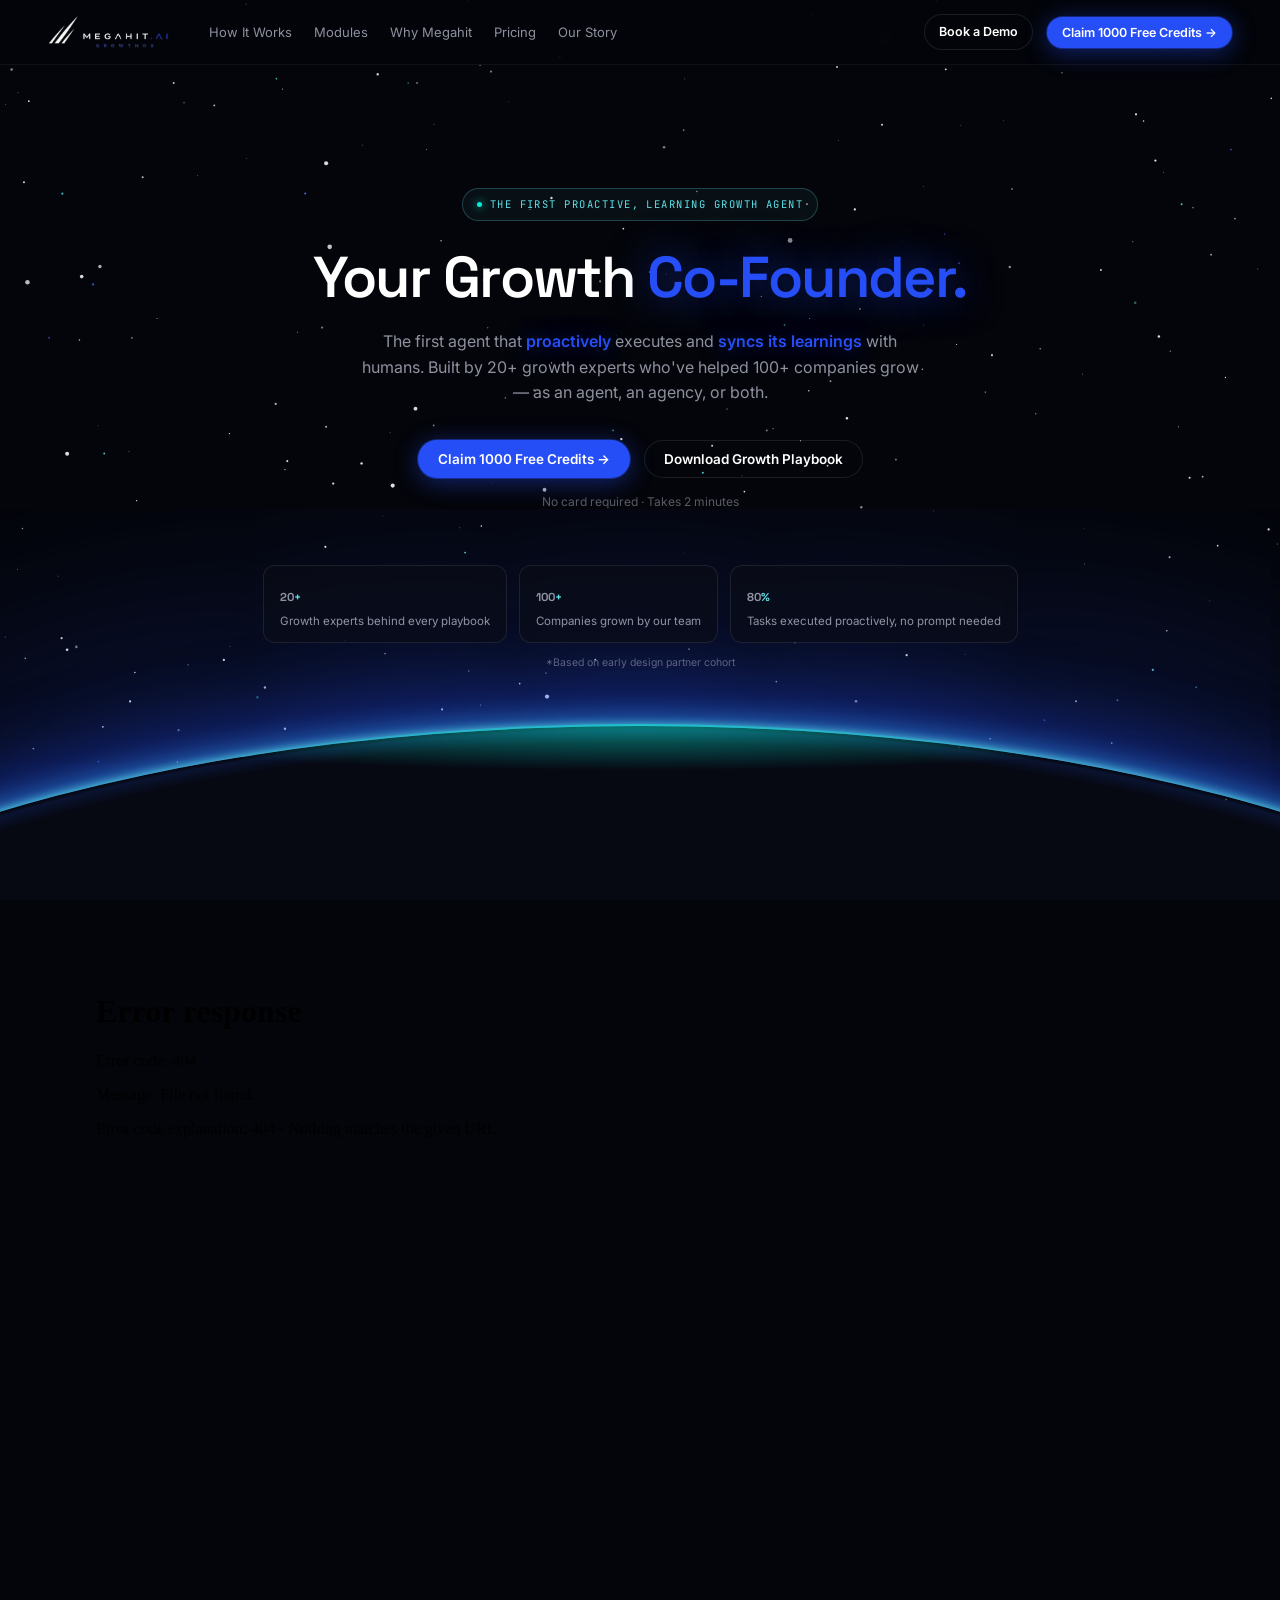
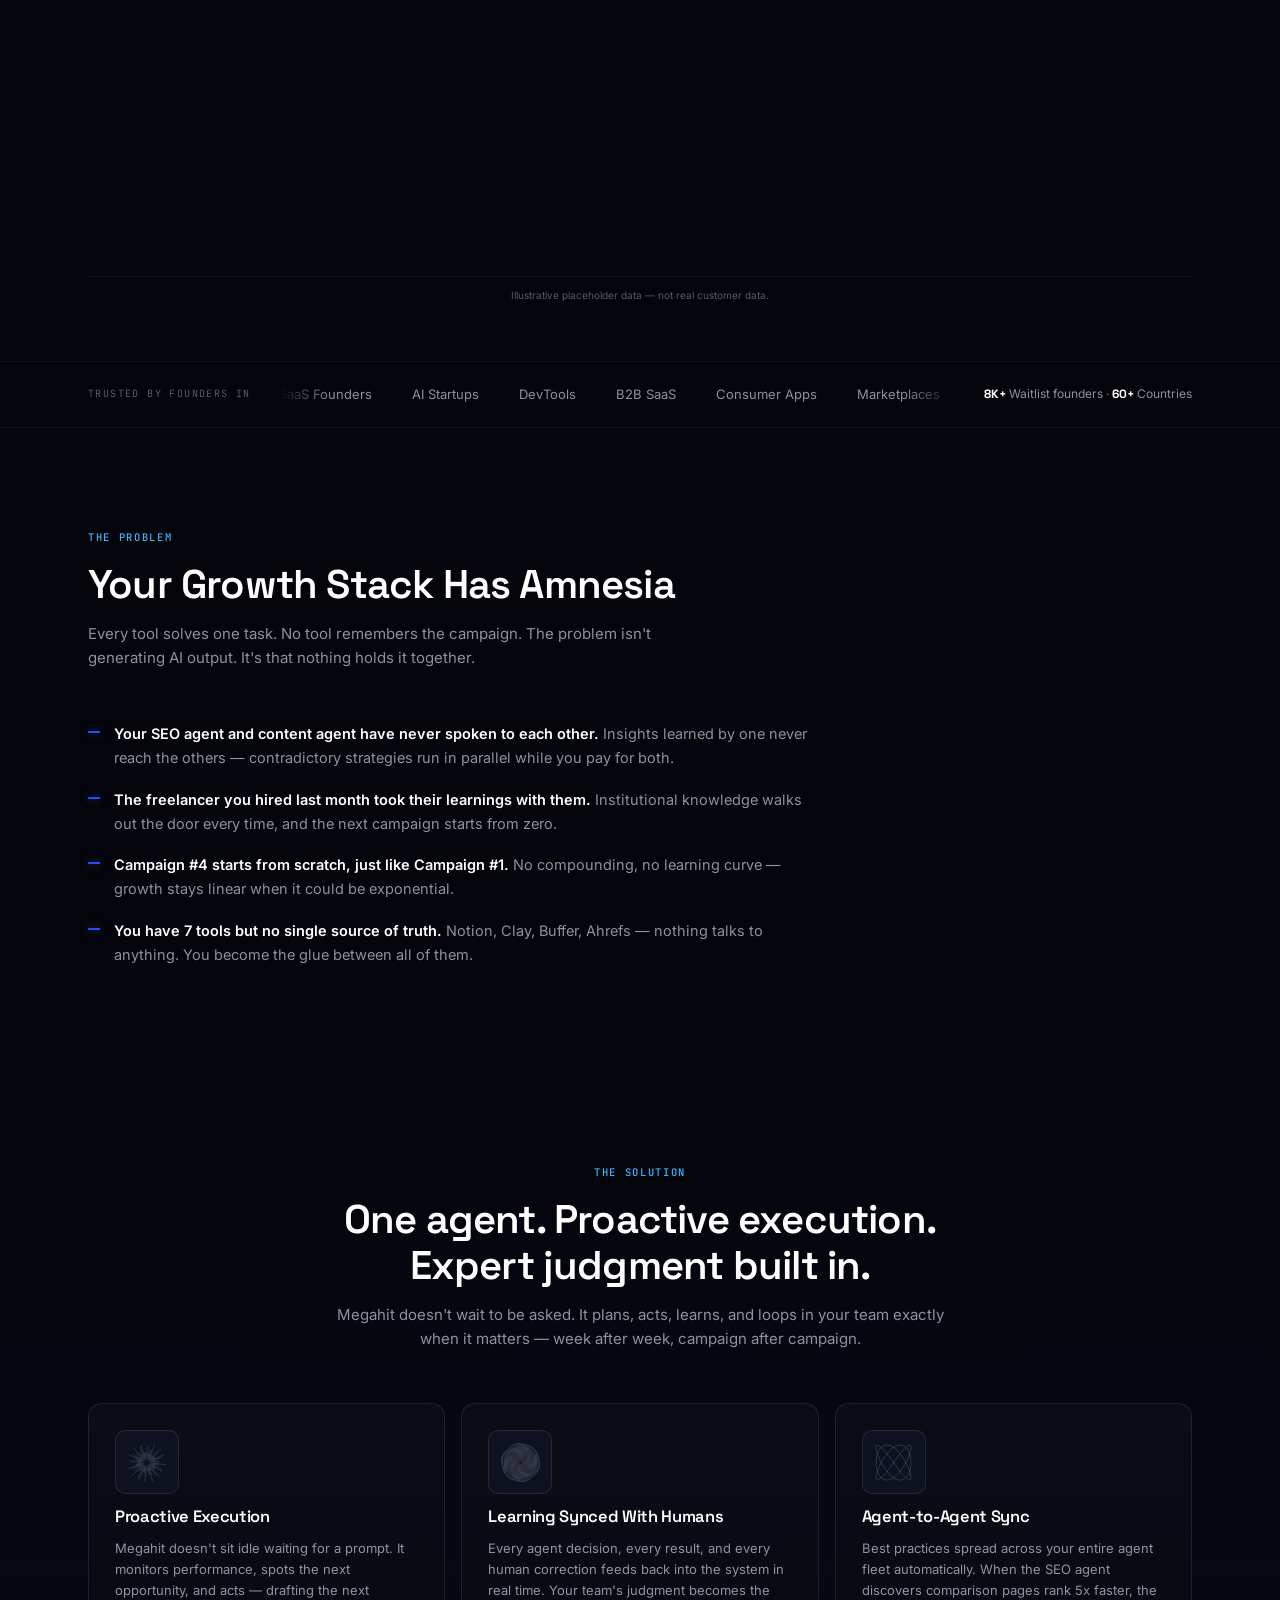
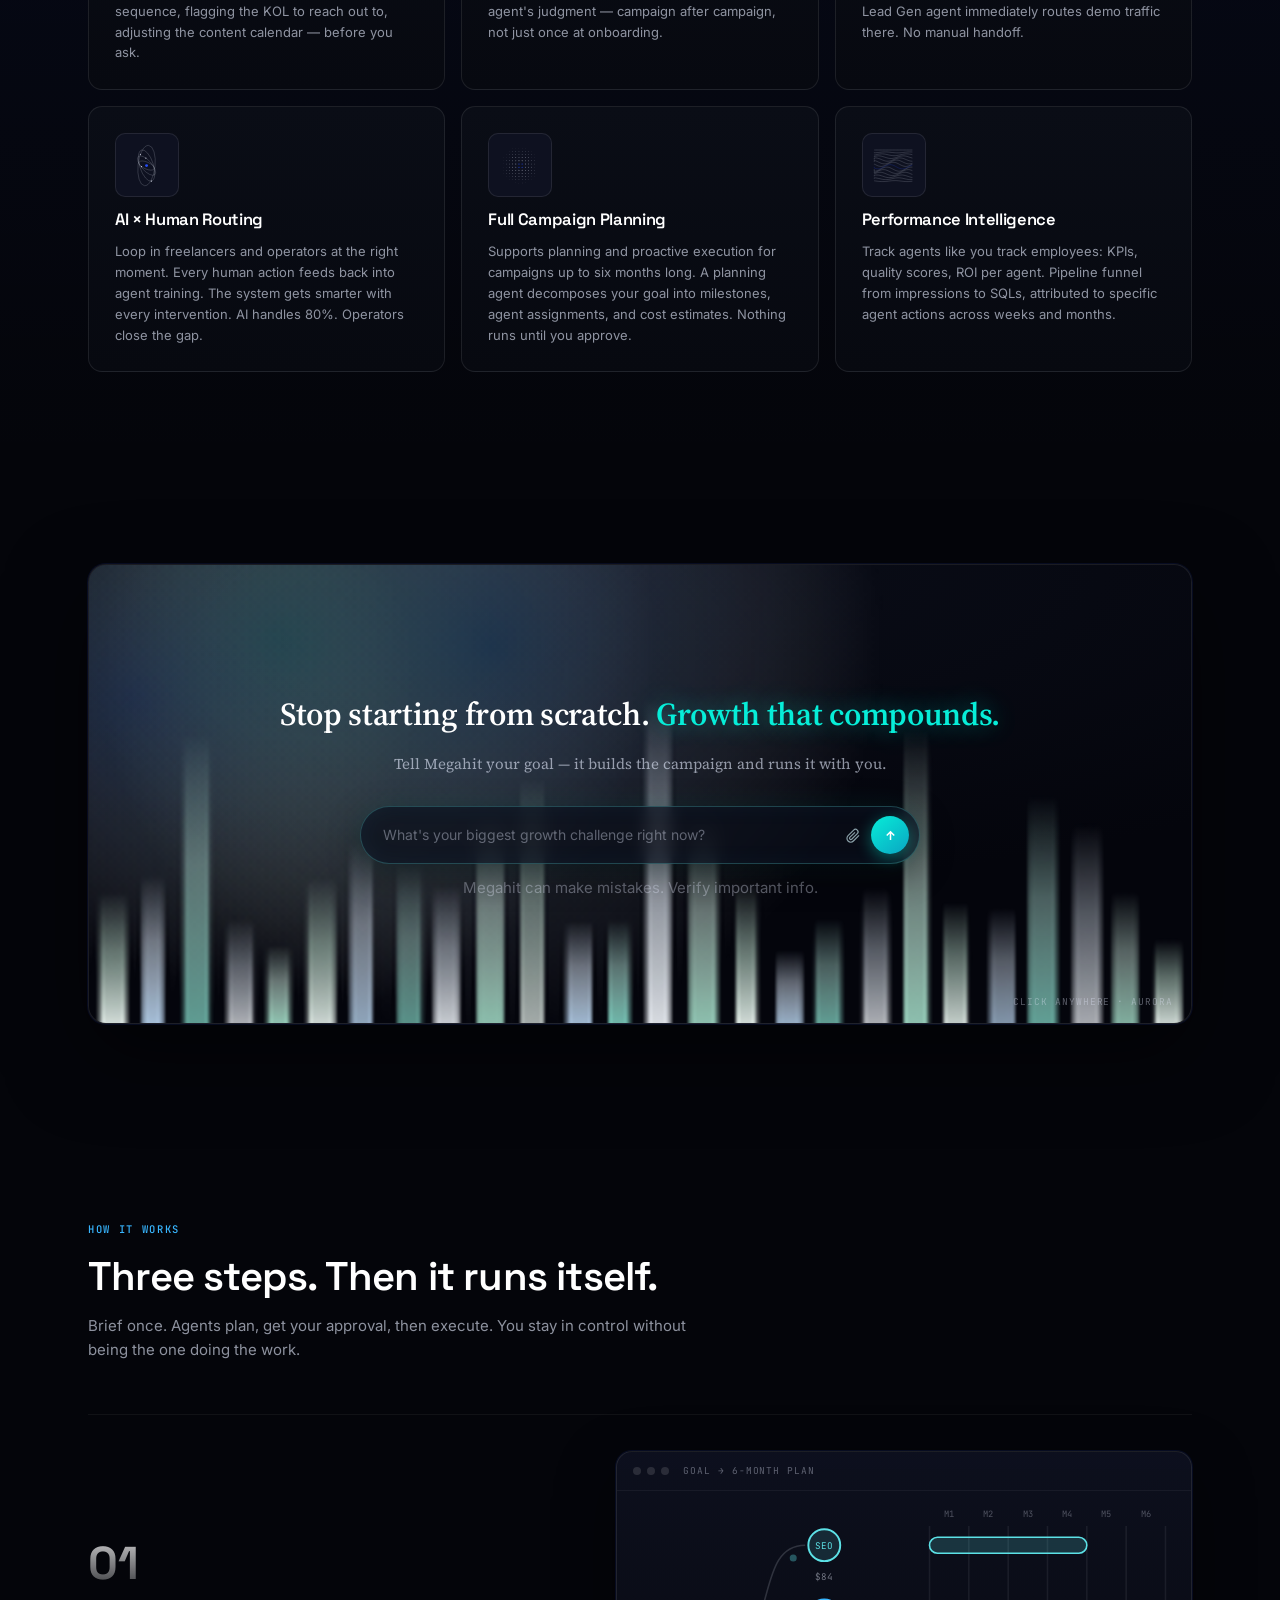
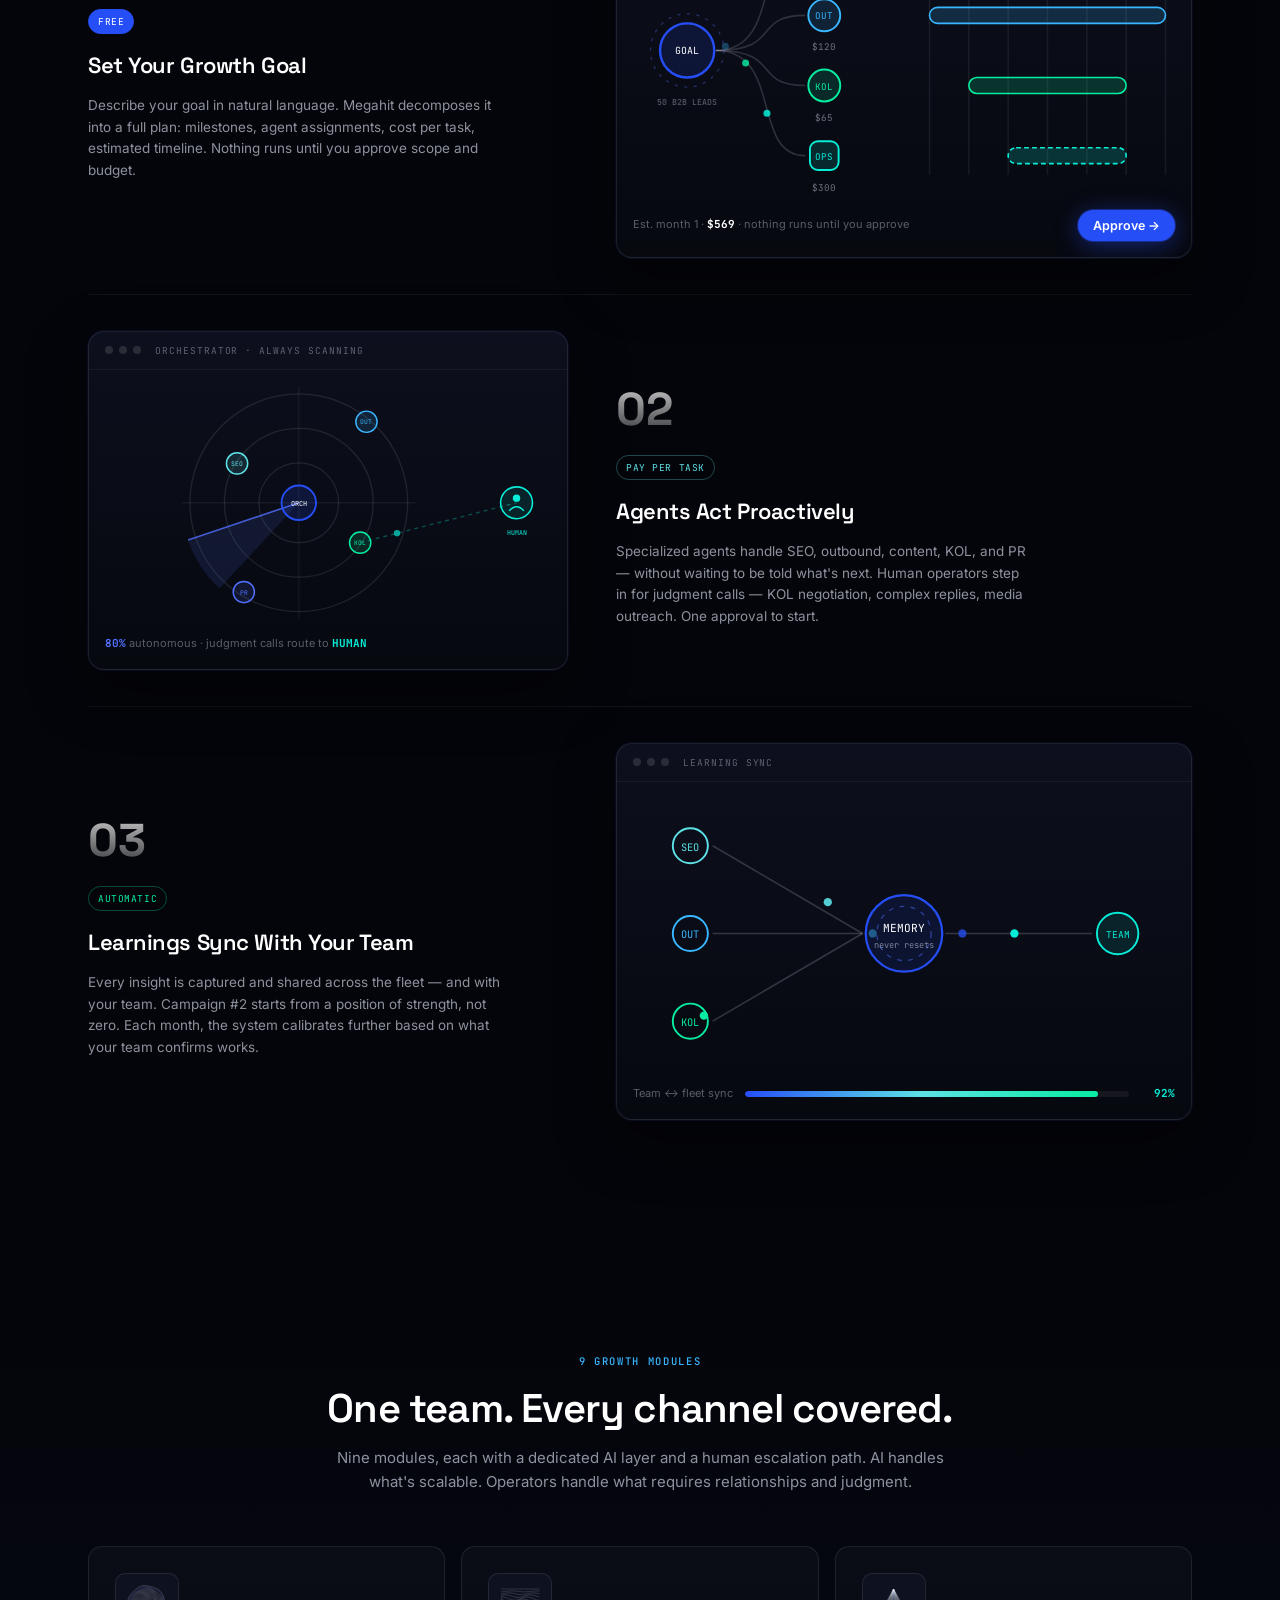
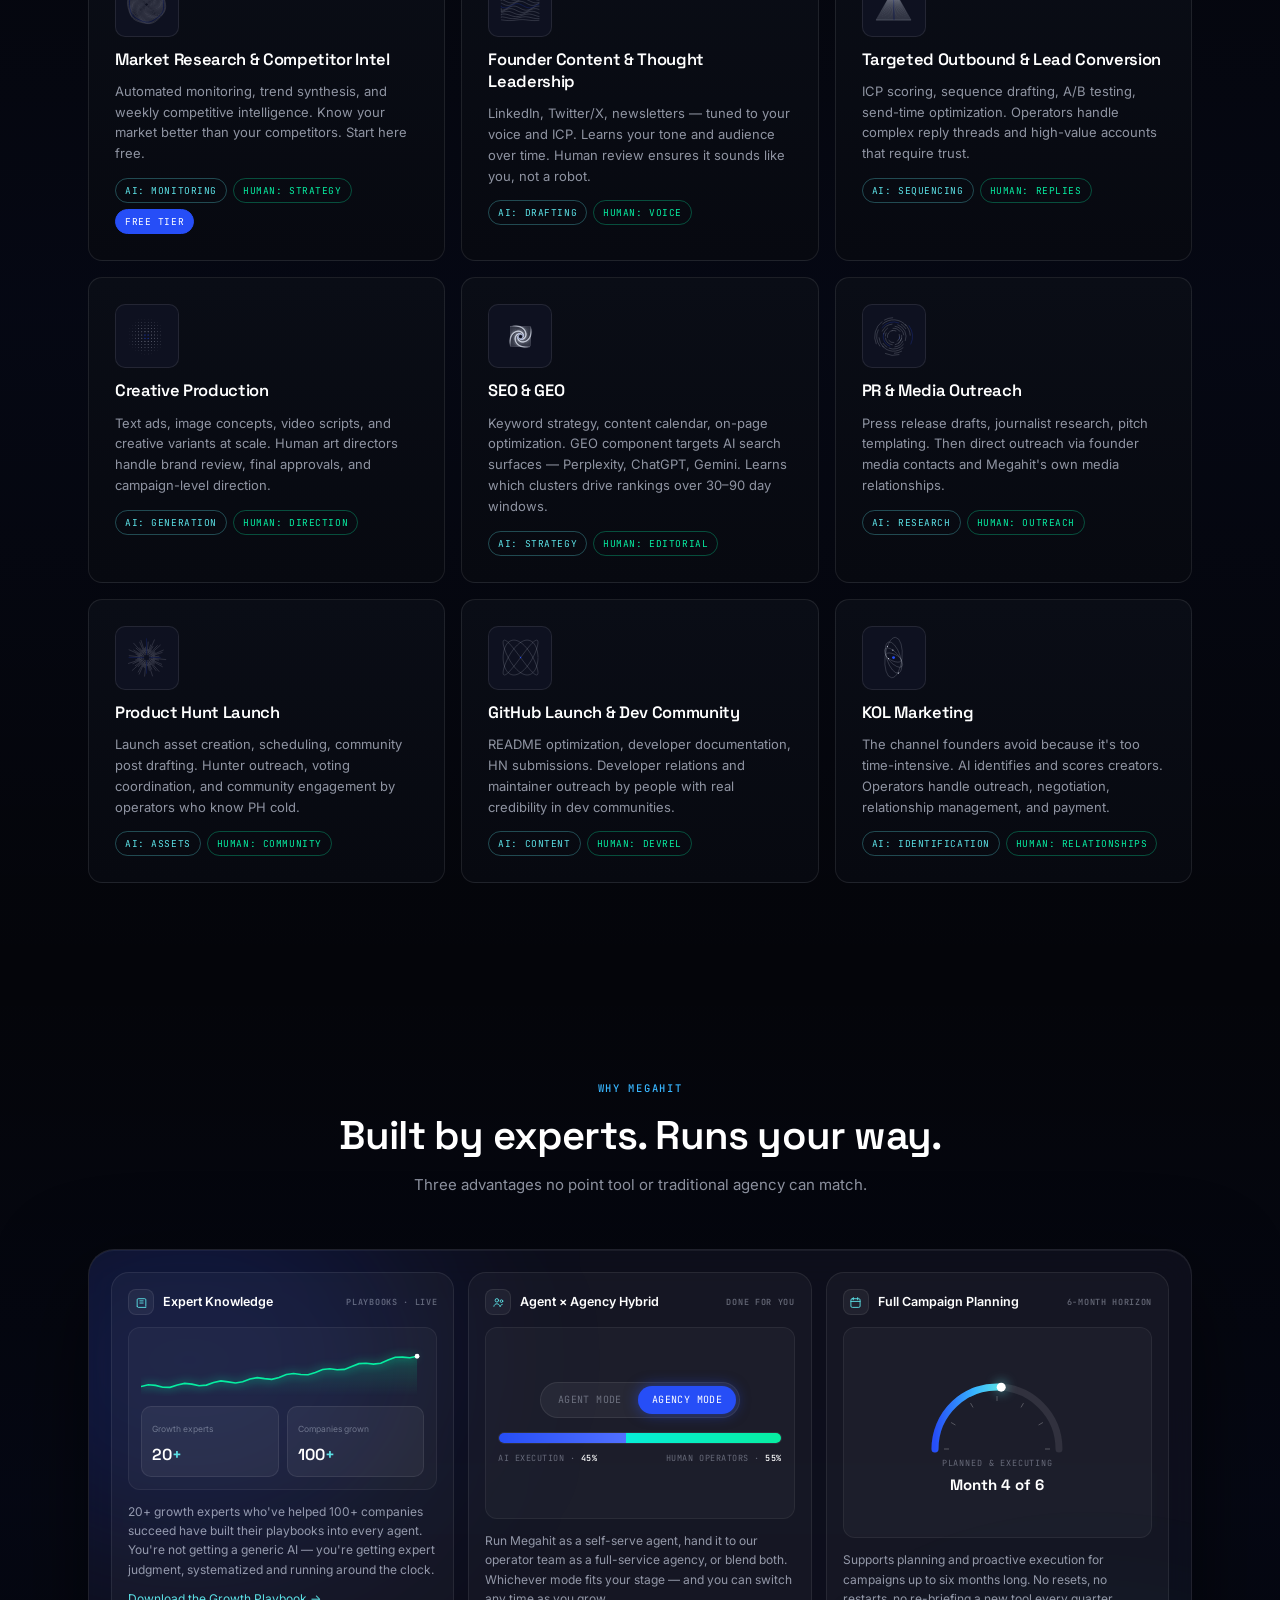
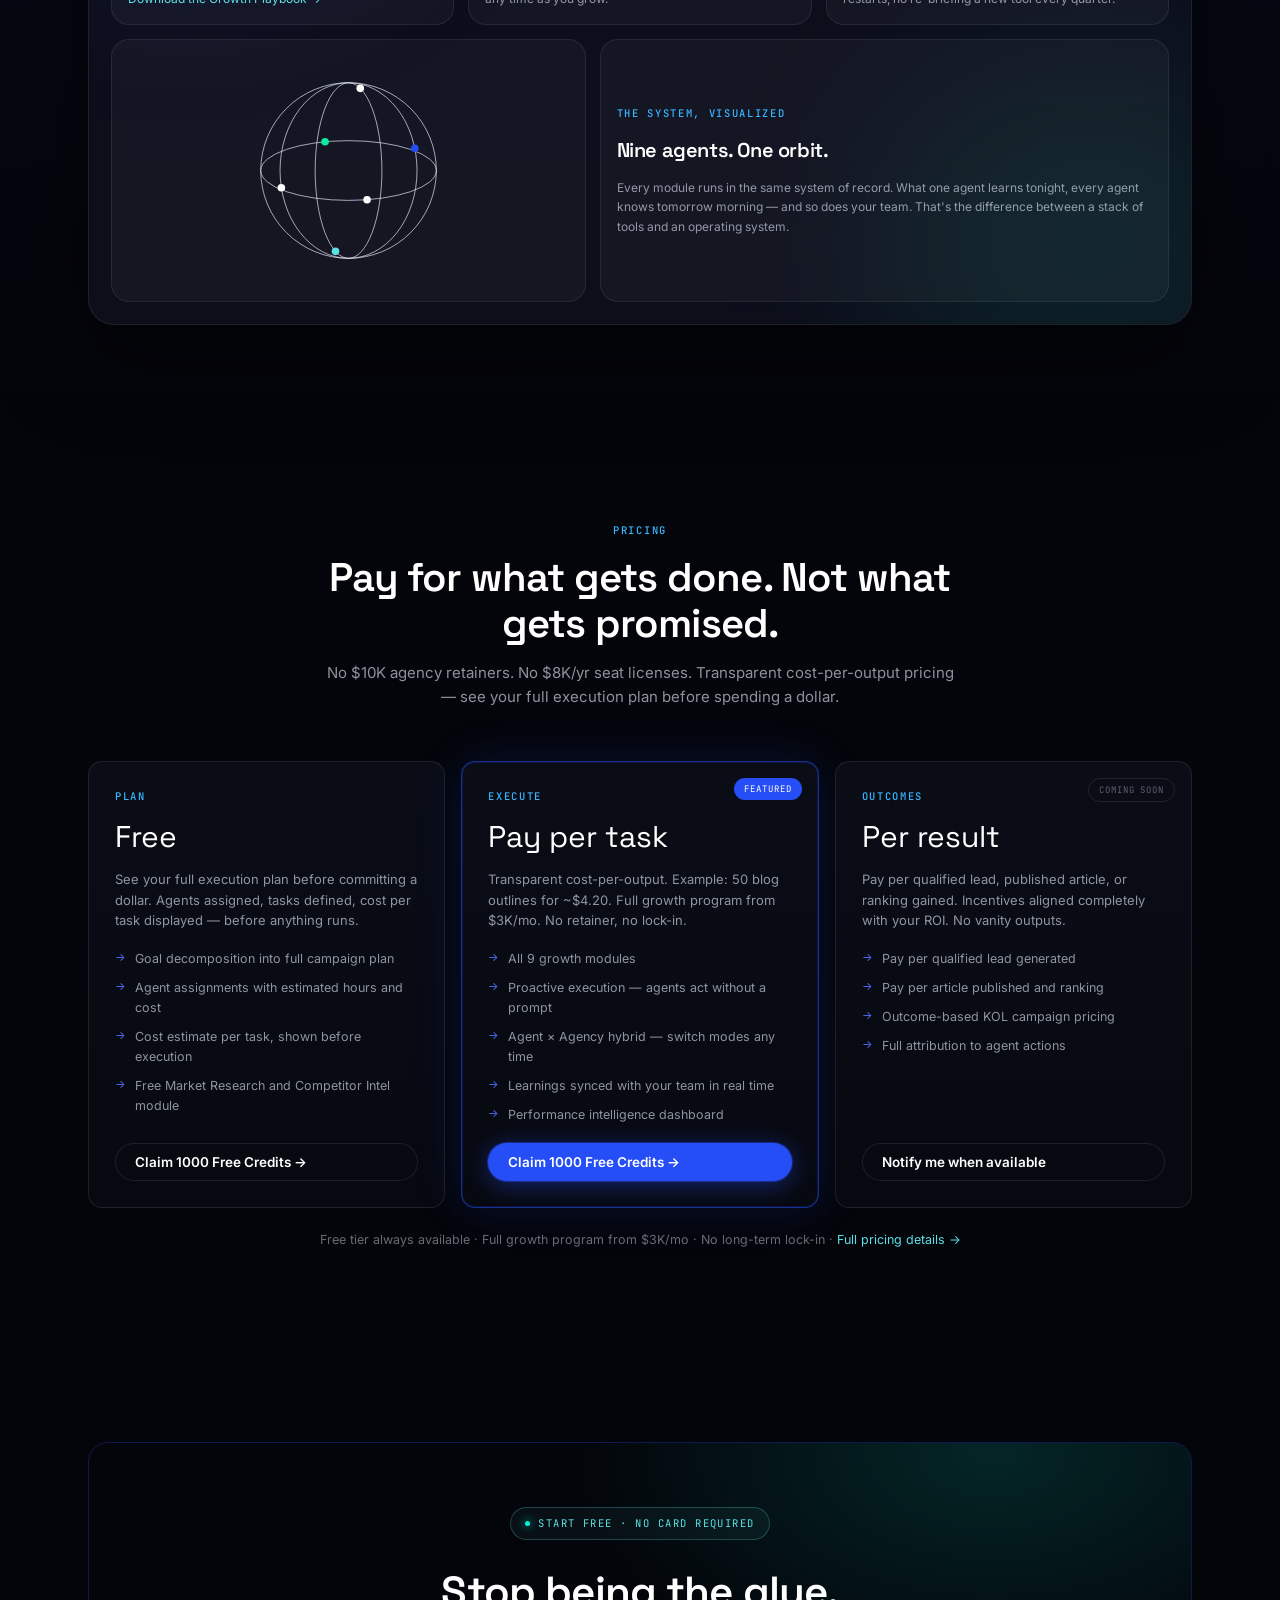
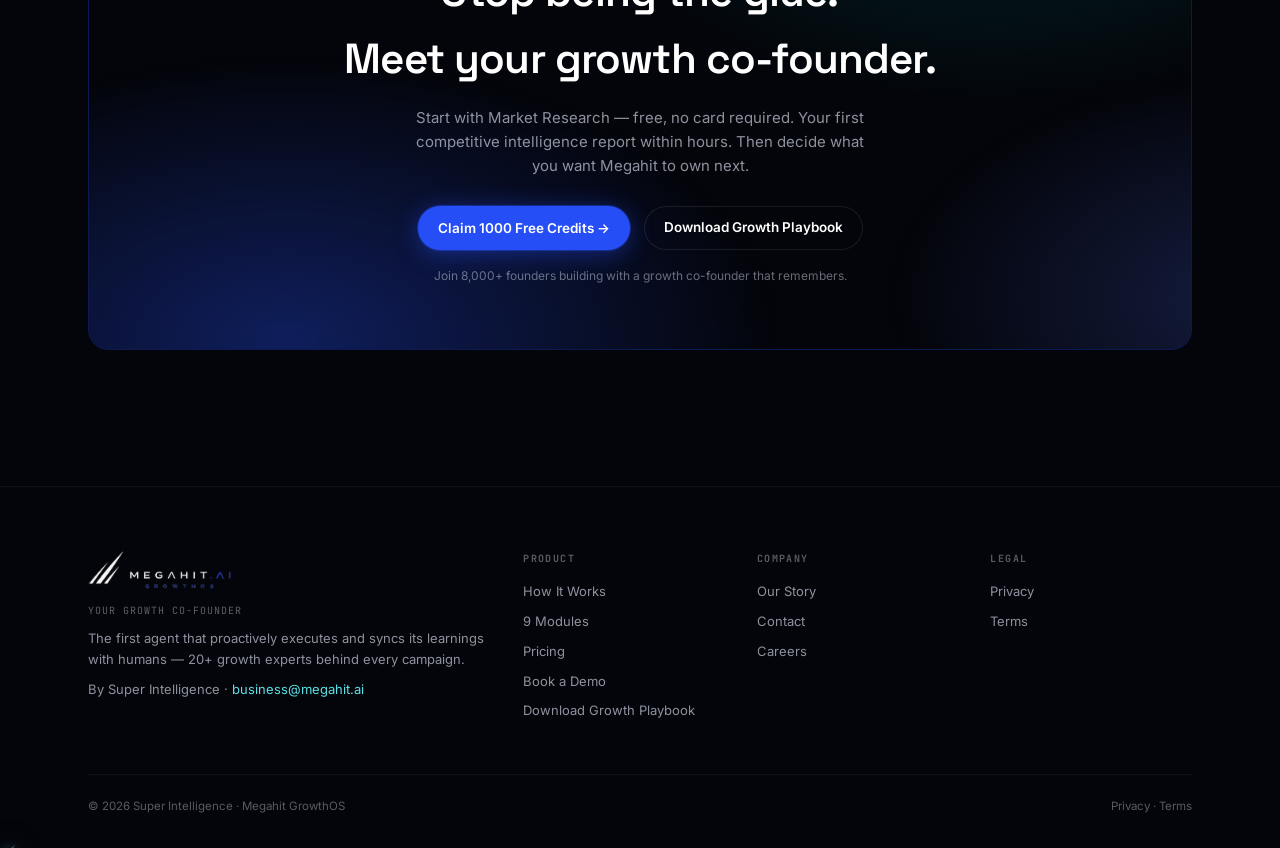
==== index.html @ 287605c9 "Initial commit: Megahit homepage Static site with waitlist API function, deployed on Vercel.  Co-Aut" ====
<!DOCTYPE html>
<html lang="en">
<head>
<meta charset="UTF-8">
<!-- Google tag (gtag.js) -->
<script async src="https://www.googletagmanager.com/gtag/js?id=G-FRR3PME1TR"></script>
<script>
  window.dataLayer = window.dataLayer || [];
  function gtag(){dataLayer.push(arguments);}
  gtag('js', new Date());

  gtag('config', 'G-FRR3PME1TR');
</script>
<meta name="viewport" content="width=device-width, initial-scale=1.0">
<title>Megahit GrowthOS — Your Growth Co-Founder</title>
<meta name="description" content="Megahit is the first agent that proactively executes and syncs its learnings with humans. Built by 20+ growth experts who've helped 100+ companies grow — as an agent, an agency, or both.">
<meta name="keywords" content="growth co-founder, proactive AI agent, AI growth agent, learning agent, growth operating system, AI x human growth, growth marketing, B2B marketing">
<link rel="preconnect" href="https://fonts.googleapis.com">
<link href="https://fonts.googleapis.com/css2?family=Space+Grotesk:wght@400;500;600;700&family=Inter:wght@400;500;600&family=JetBrains+Mono:wght@400;500&family=Source+Serif+4:opsz,wght@8..60,400;8..60,600&display=swap" rel="stylesheet">
<link rel="stylesheet" href="assets/style.css">
</head>
<body>

<nav class="site-nav">
  <div class="nav-inner">
    <a href="/" class="nav-logo"><span data-logo="full" data-h="32"></span></a>
    <div class="nav-links">
      <a href="#how">How It Works</a>
      <a href="#modules">Modules</a>
      <a href="#advantages">Why Megahit</a>
      <a href="/pricing">Pricing</a>
      <a href="/about">Our Story</a>
    </div>
    <div class="nav-actions">
      <a class="btn btn-ghost btn-sm" href="/demo">Book a Demo</a>
      <button class="btn btn-primary btn-sm" data-gate="A">Claim 1000 Free Credits →</button>
    </div>
    <button class="nav-toggle" aria-label="Menu">☰</button>
  </div>
</nav>

<!-- ================= HERO: dark universe + glowing horizon ================= -->
<header class="hero">
  <canvas id="stars"></canvas>
  <div class="horizon-zone"><div class="horizon"></div></div>
  <div class="hero-content">
    <span class="eyebrow"><span class="pulse-dot"></span>The First Proactive, Learning Growth Agent</span>
    <h1>Your Growth <span class="accent">Co-Founder.</span></h1>
    <p class="subhead">The first agent that <span class="kw">proactively</span> executes and <span class="kw">syncs its learnings</span> with humans. Built by 20+ growth experts who've helped 100+ companies grow — as an agent, an agency, or both.</p>
    <div class="hero-ctas">
      <button class="btn btn-primary" data-gate="A">Claim 1000 Free Credits →</button>
      <button class="btn btn-ghost" data-gate="B">Download Growth Playbook</button>
    </div>
    <p class="microcopy">No card required · Takes 2 minutes</p>
    <div class="stat-chips">
      <div class="chip"><b><span data-count="20"></span><span class="u">+</span></b><span>Growth experts behind every playbook</span></div>
      <div class="chip"><b><span data-count="100"></span><span class="u">+</span></b><span>Companies grown by our team</span></div>
      <div class="chip"><b><span data-count="80"></span><span class="u">%</span></b><span>Tasks executed proactively, no prompt needed</span></div>
    </div>
    <p class="stats-footnote">*Based on early design partner cohort</p>
  </div>
</header>

<!-- ================= HERO DASHBOARD PREVIEW (embedded animation) ================= -->
<section class="section" style="padding-top:72px; padding-bottom:48px; position:relative; z-index:4">
  <div class="wrap reveal">
    <iframe src="assets/dashboard" title="Megahit GrowthOS — Campaign Analytics"
      style="display:block;width:100%;height:892px;border:none;border-radius:26px;opacity:.9;overflow:hidden"
      scrolling="no"
      onload="try{this.style.height=(this.contentDocument.documentElement.scrollHeight+12)+'px'}catch(e){}"></iframe>
    <p class="dash-note" style="font-size:10px;color:rgba(226,232,250,.38);text-align:center;padding:10px">Illustrative placeholder data — not real customer data.</p>
  </div>
</section>

<!-- ================= TRUST STRIP ================= -->
<div class="trust">
  <div class="wrap trust-inner">
    <span class="label">Trusted by founders in</span>
    <div class="marquee"><div class="marquee-track">
      <span>SaaS Founders</span><span>AI Startups</span><span>DevTools</span><span>B2B SaaS</span><span>Consumer Apps</span><span>Marketplaces</span>
      <span>SaaS Founders</span><span>AI Startups</span><span>DevTools</span><span>B2B SaaS</span><span>Consumer Apps</span><span>Marketplaces</span>
    </div></div>
    <span class="numbers"><b>8K+</b> Waitlist founders · <b>60+</b> Countries</span>
  </div>
</div>

<!-- ================= PROBLEM ================= -->
<section class="section" id="problem">
  <div class="wrap">
    <div class="section-head reveal">
      <span class="kicker">The Problem</span>
      <h2>Your Growth Stack Has Amnesia</h2>
      <p>Every tool solves one task. No tool remembers the campaign. The problem isn't generating AI output. It's that nothing holds it together.</p>
    </div>
    <ul class="problem-list reveal">
      <li><b>Your SEO agent and content agent have never spoken to each other.</b> Insights learned by one never reach the others — contradictory strategies run in parallel while you pay for both.</li>
      <li><b>The freelancer you hired last month took their learnings with them.</b> Institutional knowledge walks out the door every time, and the next campaign starts from zero.</li>
      <li><b>Campaign #4 starts from scratch, just like Campaign #1.</b> No compounding, no learning curve — growth stays linear when it could be exponential.</li>
      <li><b>You have 7 tools but no single source of truth.</b> Notion, Clay, Buffer, Ahrefs — nothing talks to anything. You become the glue between all of them.</li>
    </ul>
  </div>
</section>

<!-- ================= SOLUTION: 6 CAPABILITIES ================= -->
<section class="section" id="solution" style="background:linear-gradient(180deg, transparent, rgba(38,78,247,.04), transparent)">
  <div class="wrap">
    <div class="section-head center reveal">
      <span class="kicker">The Solution</span>
      <h2>One agent. Proactive execution.<br>Expert judgment built in.</h2>
      <p>Megahit doesn't wait to be asked. It plans, acts, learns, and loops in your team exactly when it matters — week after week, campaign after campaign.</p>
    </div>
    <div class="grid-3">
      <div class="card reveal"><div class="symbol-tile"><svg data-sym="burst"></svg></div>
        <h3>Proactive Execution</h3>
        <p>Megahit doesn't sit idle waiting for a prompt. It monitors performance, spots the next opportunity, and acts — drafting the next sequence, flagging the KOL to reach out to, adjusting the content calendar — before you ask.</p></div>
      <div class="card reveal d1"><div class="symbol-tile"><svg data-sym="rings"></svg></div>
        <h3>Learning Synced With Humans</h3>
        <p>Every agent decision, every result, and every human correction feeds back into the system in real time. Your team's judgment becomes the agent's judgment — campaign after campaign, not just once at onboarding.</p></div>
      <div class="card reveal d2"><div class="symbol-tile"><svg data-sym="liss"></svg></div>
        <h3>Agent-to-Agent Sync</h3>
        <p>Best practices spread across your entire agent fleet automatically. When the SEO agent discovers comparison pages rank 5x faster, the Lead Gen agent immediately routes demo traffic there. No manual handoff.</p></div>
      <div class="card reveal"><div class="symbol-tile"><svg data-sym="orbits"></svg></div>
        <h3>AI × Human Routing</h3>
        <p>Loop in freelancers and operators at the right moment. Every human action feeds back into agent training. The system gets smarter with every intervention. AI handles 80%. Operators close the gap.</p></div>
      <div class="card reveal d1"><div class="symbol-tile"><svg data-sym="grid"></svg></div>
        <h3>Full Campaign Planning</h3>
        <p>Supports planning and proactive execution for campaigns up to six months long. A planning agent decomposes your goal into milestones, agent assignments, and cost estimates. Nothing runs until you approve.</p></div>
      <div class="card reveal d2"><div class="symbol-tile"><svg data-sym="waves"></svg></div>
        <h3>Performance Intelligence</h3>
        <p>Track agents like you track employees: KPIs, quality scores, ROI per agent. Pipeline funnel from impressions to SQLs, attributed to specific agent actions across weeks and months.</p></div>
    </div>
  </div>
</section>

<!-- ================= INTERACTIVE PRODUCT DEMO (aurora bars) ================= -->
<section class="section">
  <div class="wrap reveal">
    <div class="aurora-demo">
      <canvas></canvas>
      <div class="inner">
        <h3>Stop starting from scratch. <span class="accent">Growth that compounds.</span></h3>
        <p>Tell Megahit your goal — it builds the campaign and runs it with you.</p>
        <div class="demo-input">
          <span class="di-placeholder">What's your biggest growth challenge right now?</span>
          <span class="di-icons">
            <svg width="16" height="16" viewBox="0 0 24 24" fill="none" stroke="#8aa0a8" stroke-width="1.8"><path d="M21 12.5 12.6 21a5.6 5.6 0 0 1-8-8L13 4.6a3.8 3.8 0 0 1 5.4 5.4L10 18.4a2 2 0 0 1-2.8-2.8L15 8"/></svg>
            <span class="di-send"><svg width="15" height="15" viewBox="0 0 24 24" fill="none" stroke="#fff" stroke-width="2.4"><path d="M12 19V6M6 12l6-6 6 6"/></svg></span>
          </span>
        </div>
        <p class="di-caption">Megahit can make mistakes. Verify important info.</p>
      </div>
      <span class="demo-hint">click anywhere · aurora</span>
    </div>
  </div>
</section>

<!-- ================= HOW IT WORKS ================= -->
<section class="section" id="how">
  <div class="wrap">
    <div class="section-head reveal">
      <span class="kicker">How It Works</span>
      <h2>Three steps. Then it runs itself.</h2>
      <p>Brief once. Agents plan, get your approval, then execute. You stay in control without being the one doing the work.</p>
    </div>
    <!-- Step 1: goal → plan -->
    <div class="step-row reveal">
      <div class="step-copy">
        <div class="stepnum">01</div>
        <span class="tag free steptag">Free</span>
        <h3>Set Your Growth Goal</h3>
        <p>Describe your goal in natural language. Megahit decomposes it into a full plan: milestones, agent assignments, cost per task, estimated timeline. Nothing runs until you approve scope and budget.</p>
      </div>
      <div class="step-demo" id="demo-plan">
        <div class="sd-head"><span class="sd-dot"></span><span class="sd-dot"></span><span class="sd-dot"></span><span class="sd-title">Goal → 6-Month Plan</span></div>
        <svg id="plan-svg" viewBox="0 0 360 200"></svg>
        <div class="sync-meter"><span>Est. month 1 · <b style="color:#fff;font-family:'JetBrains Mono'">$569</b> · nothing runs until you approve</span>
          <button class="btn btn-primary btn-sm" data-gate="A" style="margin-left:auto">Approve →</button></div>
      </div>
    </div>
    <!-- Step 2: agents act -->
    <div class="step-row rev reveal">
      <div class="step-copy">
        <div class="stepnum">02</div>
        <span class="tag ai steptag">Pay per task</span>
        <h3>Agents Act Proactively</h3>
        <p>Specialized agents handle SEO, outbound, content, KOL, and PR — without waiting to be told what's next. Human operators step in for judgment calls — KOL negotiation, complex replies, media outreach. One approval to start.</p>
      </div>
      <div class="step-demo" id="demo-agents">
        <div class="sd-head"><span class="sd-dot"></span><span class="sd-dot"></span><span class="sd-dot"></span><span class="sd-title">Orchestrator · Always Scanning</span></div>
        <svg id="radar-svg" viewBox="0 0 360 200"></svg>
        <div class="sync-meter"><span><b style="color:#5170ff;font-family:'JetBrains Mono'">80%</b> autonomous · judgment calls route to <b style="color:#07edd8;font-family:'JetBrains Mono'">HUMAN</b></span></div>
      </div>
    </div>
    <!-- Step 3: learnings sync -->
    <div class="step-row reveal">
      <div class="step-copy">
        <div class="stepnum">03</div>
        <span class="tag human steptag">Automatic</span>
        <h3>Learnings Sync With Your Team</h3>
        <p>Every insight is captured and shared across the fleet — and with your team. Campaign #2 starts from a position of strength, not zero. Each month, the system calibrates further based on what your team confirms works.</p>
      </div>
      <div class="step-demo" id="demo-sync">
        <div class="sd-head"><span class="sd-dot"></span><span class="sd-dot"></span><span class="sd-dot"></span><span class="sd-title">Learning Sync</span></div>
        <svg id="sync-svg" viewBox="0 0 360 190"></svg>
        <div class="sync-meter"><span>Team ↔ fleet sync</span>
          <div class="sync-bar"><div class="sync-fill" id="sync-fill"></div></div><b id="sync-pct">0%</b></div>
      </div>
    </div>
  </div>
</section>

<!-- ================= 9 MODULES ================= -->
<section class="section" id="modules" style="background:linear-gradient(180deg, transparent, rgba(38,78,247,.04), transparent)">
  <div class="wrap">
    <div class="section-head center reveal">
      <span class="kicker">9 Growth Modules</span>
      <h2>One team. Every channel covered.</h2>
      <p>Nine modules, each with a dedicated AI layer and a human escalation path. AI handles what's scalable. Operators handle what requires relationships and judgment.</p>
    </div>
    <div class="grid-3">
      <div class="card reveal"><div class="symbol-tile"><svg data-sym="rings"></svg></div>
        <h3>Market Research &amp; Competitor Intel</h3>
        <p>Automated monitoring, trend synthesis, and weekly competitive intelligence. Know your market better than your competitors. Start here free.</p>
        <div class="tag-row"><span class="tag ai">AI: monitoring</span><span class="tag human">Human: strategy</span><span class="tag free">Free tier</span></div></div>
      <div class="card reveal d1"><div class="symbol-tile"><svg data-sym="waves"></svg></div>
        <h3>Founder Content &amp; Thought Leadership</h3>
        <p>LinkedIn, Twitter/X, newsletters — tuned to your voice and ICP. Learns your tone and audience over time. Human review ensures it sounds like you, not a robot.</p>
        <div class="tag-row"><span class="tag ai">AI: drafting</span><span class="tag human">Human: voice</span></div></div>
      <div class="card reveal d2"><div class="symbol-tile"><svg data-sym="fan"></svg></div>
        <h3>Targeted Outbound &amp; Lead Conversion</h3>
        <p>ICP scoring, sequence drafting, A/B testing, send-time optimization. Operators handle complex reply threads and high-value accounts that require trust.</p>
        <div class="tag-row"><span class="tag ai">AI: sequencing</span><span class="tag human">Human: replies</span></div></div>
      <div class="card reveal"><div class="symbol-tile"><svg data-sym="grid"></svg></div>
        <h3>Creative Production</h3>
        <p>Text ads, image concepts, video scripts, and creative variants at scale. Human art directors handle brand review, final approvals, and campaign-level direction.</p>
        <div class="tag-row"><span class="tag ai">AI: generation</span><span class="tag human">Human: direction</span></div></div>
      <div class="card reveal d1"><div class="symbol-tile"><svg data-sym="whirl"></svg></div>
        <h3>SEO &amp; GEO</h3>
        <p>Keyword strategy, content calendar, on-page optimization. GEO component targets AI search surfaces — Perplexity, ChatGPT, Gemini. Learns which clusters drive rankings over 30–90 day windows.</p>
        <div class="tag-row"><span class="tag ai">AI: strategy</span><span class="tag human">Human: editorial</span></div></div>
      <div class="card reveal d2"><div class="symbol-tile"><svg data-sym="arcs"></svg></div>
        <h3>PR &amp; Media Outreach</h3>
        <p>Press release drafts, journalist research, pitch templating. Then direct outreach via founder media contacts and Megahit's own media relationships.</p>
        <div class="tag-row"><span class="tag ai">AI: research</span><span class="tag human">Human: outreach</span></div></div>
      <div class="card reveal"><div class="symbol-tile"><svg data-sym="burst"></svg></div>
        <h3>Product Hunt Launch</h3>
        <p>Launch asset creation, scheduling, community post drafting. Hunter outreach, voting coordination, and community engagement by operators who know PH cold.</p>
        <div class="tag-row"><span class="tag ai">AI: assets</span><span class="tag human">Human: community</span></div></div>
      <div class="card reveal d1"><div class="symbol-tile"><svg data-sym="liss"></svg></div>
        <h3>GitHub Launch &amp; Dev Community</h3>
        <p>README optimization, developer documentation, HN submissions. Developer relations and maintainer outreach by people with real credibility in dev communities.</p>
        <div class="tag-row"><span class="tag ai">AI: content</span><span class="tag human">Human: devrel</span></div></div>
      <div class="card reveal d2"><div class="symbol-tile"><svg data-sym="orbits"></svg></div>
        <h3>KOL Marketing</h3>
        <p>The channel founders avoid because it's too time-intensive. AI identifies and scores creators. Operators handle outreach, negotiation, relationship management, and payment.</p>
        <div class="tag-row"><span class="tag ai">AI: identification</span><span class="tag human">Human: relationships</span></div></div>
    </div>
  </div>
</section>



<!-- ================= ADVANTAGES ================= -->
<section class="section" id="advantages" style="background:linear-gradient(180deg, transparent, rgba(38,78,247,.04), transparent)">
  <div class="wrap">
    <div class="section-head center reveal">
      <span class="kicker">Why Megahit</span>
      <h2>Built by experts. Runs your way.</h2>
      <p>Three advantages no point tool or traditional agency can match.</p>
    </div>
    <div class="adv-shell reveal">
      <div class="nebula a"></div><div class="nebula b"></div>
      <div class="adv-grid">
        <!-- 1 · Expert Knowledge -->
        <div class="adv-card">
          <div class="adv-h">
            <span class="glyph"><svg viewBox="0 0 24 24"><path d="M4 19V7a2 2 0 0 1 2-2h12a2 2 0 0 1 2 2v12"/><path d="M4 19a2 2 0 0 0 2 2h14"/><path d="M9 9h6M9 13h6"/></svg></span>
            Expert Knowledge
            <span class="right">Playbooks · Live</span>
          </div>
          <div class="adv-viz">
            <canvas id="adv-spark"></canvas>
            <div class="adv-quad">
              <div><span class="lbl">Growth experts</span><b><span data-count="20"></span><span class="u">+</span></b></div>
              <div><span class="lbl">Companies grown</span><b><span data-count="100"></span><span class="u">+</span></b></div>
            </div>
          </div>
          <p>20+ growth experts who've helped 100+ companies succeed have built their playbooks into every agent. You're not getting a generic AI — you're getting expert judgment, systematized and running around the clock.</p>
          <a class="link" href="#" data-gate="B">Download the Growth Playbook →</a>
        </div>
        <!-- 2 · Agent × Agency Hybrid -->
        <div class="adv-card">
          <div class="adv-h">
            <span class="glyph"><svg viewBox="0 0 24 24"><circle cx="9" cy="8" r="3.2"/><path d="M3.5 19c.6-3 2.8-4.6 5.5-4.6s4.9 1.6 5.5 4.6"/><circle cx="17.5" cy="9.5" r="2.4"/><path d="M15.5 19c.4-2.2 1.6-3.4 3.4-3.6"/></svg></span>
            Agent × Agency Hybrid
            <span class="right" id="mode-note">Switch any time</span>
          </div>
          <div class="adv-viz">
            <div class="mode-pill" id="mode-pill"><span class="on">AGENT MODE</span><span>AGENCY MODE</span></div>
            <div class="mix-bar"><i class="ai" id="mix-ai" style="width:80%"></i><i class="hu" id="mix-hu" style="width:20%"></i></div>
            <div class="mix-legend"><span>AI execution · <b id="mix-ai-l">80%</b></span><span>Human operators · <b id="mix-hu-l">20%</b></span></div>
          </div>
          <p>Run Megahit as a self-serve agent, hand it to our operator team as a full-service agency, or blend both. Whichever mode fits your stage — and you can switch any time as you grow.</p>
        </div>
        <!-- 3 · Full Campaign Planning -->
        <div class="adv-card">
          <div class="adv-h">
            <span class="glyph"><svg viewBox="0 0 24 24"><rect x="3.5" y="5" width="17" height="16" rx="2.5"/><path d="M8 3v4M16 3v4M3.5 10h17"/></svg></span>
            Full Campaign Planning
            <span class="right">6-month horizon</span>
          </div>
          <div class="adv-viz">
            <svg id="adv-gauge" viewBox="0 0 150 86"></svg>
            <div class="gauge-lbl">Planned &amp; executing<b id="gauge-month">Month 1 of 6</b></div>
          </div>
          <p>Supports planning and proactive execution for campaigns up to six months long. No resets, no restarts, no re-briefing a new tool every quarter.</p>
        </div>
      </div>
      <!-- bottom · the system, visualized -->
      <div class="adv-bottom">
        <div class="adv-card globe-cell"><svg data-globe></svg></div>
        <div class="adv-card" style="justify-content:center">
          <span class="kicker">The System, Visualized</span>
          <h3 style="font-size:20px;margin-top:12px">Nine agents. One orbit.</h3>
          <p style="margin-top:12px">Every module runs in the same system of record. What one agent learns tonight, every agent knows tomorrow morning — and so does your team. That's the difference between a stack of tools and an operating system.</p>
        </div>
      </div>
    </div>
  </div>
</section>



<!-- ================= PRICING SUMMARY ================= -->
<section class="section" id="pricing">
  <div class="wrap">
    <div class="section-head center reveal">
      <span class="kicker">Pricing</span>
      <h2>Pay for what gets done. Not what gets promised.</h2>
      <p>No $10K agency retainers. No $8K/yr seat licenses. Transparent cost-per-output pricing — see your full execution plan before spending a dollar.</p>
    </div>
    <div class="grid-3">
      <div class="card tier reveal">
        <span class="kicker">Plan</span><div class="price">Free</div>
        <p style="font-size:13px;color:rgba(226,232,250,.62);margin-top:8px">See your full execution plan before committing a dollar. Agents assigned, tasks defined, cost per task displayed — before anything runs.</p>
        <ul>
          <li>Goal decomposition into full campaign plan</li>
          <li>Agent assignments with estimated hours and cost</li>
          <li>Cost estimate per task, shown before execution</li>
          <li>Free Market Research and Competitor Intel module</li>
        </ul>
        <button class="btn btn-ghost" data-gate="A">Claim 1000 Free Credits →</button>
      </div>
      <div class="card tier featured reveal d1">
        <span class="badge">Featured</span>
        <span class="kicker">Execute</span><div class="price">Pay per task</div>
        <p style="font-size:13px;color:rgba(226,232,250,.62);margin-top:8px">Transparent cost-per-output. Example: 50 blog outlines for ~$4.20. Full growth program from $3K/mo. No retainer, no lock-in.</p>
        <ul>
          <li>All 9 growth modules</li>
          <li>Proactive execution — agents act without a prompt</li>
          <li>Agent × Agency hybrid — switch modes any time</li>
          <li>Learnings synced with your team in real time</li>
          <li>Performance intelligence dashboard</li>
        </ul>
        <button class="btn btn-primary" data-gate="A">Claim 1000 Free Credits →</button>
      </div>
      <div class="card tier reveal d2">
        <span class="badge soon">Coming soon</span>
        <span class="kicker">Outcomes</span><div class="price">Per result</div>
        <p style="font-size:13px;color:rgba(226,232,250,.62);margin-top:8px">Pay per qualified lead, published article, or ranking gained. Incentives aligned completely with your ROI. No vanity outputs.</p>
        <ul>
          <li>Pay per qualified lead generated</li>
          <li>Pay per article published and ranking</li>
          <li>Outcome-based KOL campaign pricing</li>
          <li>Full attribution to agent actions</li>
        </ul>
        <button class="btn btn-ghost" data-gate="C">Notify me when available</button>
      </div>
    </div>
    <p class="reveal" style="text-align:center;margin-top:22px;font-size:12.5px;color:rgba(226,232,250,.45)">Free tier always available · Full growth program from $3K/mo · No long-term lock-in · <a href="/pricing" style="color:#5ce1e6">Full pricing details →</a></p>
  </div>
</section>

<!-- ================= FINAL CTA ================= -->
<section class="section">
  <div class="wrap reveal">
    <div class="cta-band">
      <div class="glow"></div>
      <span class="eyebrow" style="position:relative"><span class="pulse-dot"></span>Start free · No card required</span>
      <h2 style="margin-top:18px">Stop being the glue.<br>Meet your growth co-founder.</h2>
      <p>Start with Market Research — free, no card required. Your first competitive intelligence report within hours. Then decide what you want Megahit to own next.</p>
      <div class="row">
        <button class="btn btn-primary" data-gate="A">Claim 1000 Free Credits →</button>
        <a class="btn btn-ghost" href="#" data-gate="B">Download Growth Playbook</a>
      </div>
      <p style="position:relative;margin-top:16px;font-size:12px;color:rgba(226,232,250,.45)">Join 8,000+ founders building with a growth co-founder that remembers.</p>
    </div>
  </div>
</section>

<!-- ================= FOOTER ================= -->
<footer class="site-footer">
  <div class="wrap">
    <div class="footer-grid">
      <div>
        <span data-logo="full" data-h="38"></span>
        <p style="margin-top:14px;font-family:'JetBrains Mono';font-size:10px;letter-spacing:.1em;text-transform:uppercase;color:rgba(226,232,250,.4)">Your Growth Co-Founder</p>
        <p>The first agent that proactively executes and syncs its learnings with humans — 20+ growth experts behind every campaign.</p>
        <p>By Super Intelligence · <a href="mailto:business@megahit.ai" style="display:inline;color:#5ce1e6">business@megahit.ai</a></p>
      </div>
      <div>
        <h4>Product</h4>
        <a href="/#how">How It Works</a>
        <a href="/#modules">9 Modules</a>
        <a href="/pricing">Pricing</a>
        <a href="/demo">Book a Demo</a>
        <a href="#" data-gate="B">Download Growth Playbook</a>
      </div>
      <div>
        <h4>Company</h4>
        <a href="/about">Our Story</a>
        <a href="/contact">Contact</a>
        <a href="/contact">Careers</a>
      </div>
      <div>
        <h4>Legal</h4>
        <a href="/privacy">Privacy</a>
        <a href="/terms">Terms</a>
      </div>
    </div>
    <div class="footer-bottom">
      <span>© 2026 Super Intelligence · Megahit GrowthOS</span>
      <span><a href="/privacy">Privacy</a> · <a href="/terms">Terms</a></span>
    </div>
  </div>
</footer>

<script src="assets/site.js"></script>
</body>
</html>
---- assets/style.css ----
/* ============================================================
   Megahit GrowthOS — dark design system
   White text · secondary #264ef7 · minor accents (<10%):
   #5ce1e6 #38b6ff #5170ff #07edd8 #07eda1
   ============================================================ */
:root {
  --bg: #04050a;
  --bg-2: #070910;
  --panel: #0a0d16;
  --panel-2: #0e1120;
  --line: rgba(255,255,255,.09);
  --line-soft: rgba(255,255,255,.05);
  --white: #ffffff;
  --muted: rgba(226,232,250,.62);
  --faint: rgba(226,232,250,.38);
  --blue: #264ef7;
  --blue-soft: rgba(38,78,247,.16);
  --cyan: #5ce1e6;
  --sky: #38b6ff;
  --indigo: #5170ff;
  --teal: #07edd8;
  --mint: #07eda1;
  --font-head: 'Space Grotesk', 'Inter', sans-serif;
  --font-body: 'Inter', -apple-system, sans-serif;
  --font-mono: 'JetBrains Mono', monospace;
  --radius: 14px;
}
* { margin: 0; padding: 0; box-sizing: border-box; }
html { scroll-behavior: smooth; }
body {
  font-family: var(--font-body);
  background: var(--bg);
  color: var(--white);
  font-size: 15px;
  line-height: 1.6;
  -webkit-font-smoothing: antialiased;
  overflow-x: hidden;
}
@media (pointer: fine) { body.custom-cursor, body.custom-cursor a, body.custom-cursor button { cursor: none; } }
::selection { background: rgba(38,78,247,.45); }
a { color: inherit; text-decoration: none; }
img, svg { display: block; }
.wrap { max-width: 1160px; margin: 0 auto; padding: 0 28px; }

h1, h2, h3 { font-family: var(--font-head); font-weight: 600; letter-spacing: -0.02em; }
.kicker {
  font-family: var(--font-mono); font-size: 10.5px; font-weight: 500;
  letter-spacing: .16em; text-transform: uppercase; color: var(--sky);
}
.section { padding: 96px 0; position: relative; }
.section-head { max-width: 640px; margin-bottom: 52px; }
.section-head.center { margin-left: auto; margin-right: auto; text-align: center; }
.section-head h2 { font-size: clamp(26px, 3.2vw, 40px); line-height: 1.15; margin-top: 14px; }
.section-head p { margin-top: 14px; color: var(--muted); font-size: 15px; }

/* ---------- cursor ---------- */
#cursor-trail { position: fixed; inset: 0; pointer-events: none; z-index: 9998; }
#cursor-logo {
  position: fixed; width: 22px; height: 22px; pointer-events: none; z-index: 9999;
  transform: translate(-4px, -4px);
  filter: drop-shadow(0 0 6px rgba(92,225,230,.9)) drop-shadow(0 0 14px rgba(38,78,247,.6));
  transition: transform .08s ease-out;
}
body.cursor-down #cursor-logo { transform: translate(-4px,-4px) scale(.8); }
@media (pointer: coarse) { #cursor-logo, #cursor-trail { display: none; } }

/* ---------- nav ---------- */
nav.site-nav {
  position: fixed; top: 0; left: 0; right: 0; z-index: 100;
  backdrop-filter: blur(14px);
  background: rgba(4,5,10,.72);
  border-bottom: 1px solid var(--line-soft);
}
.nav-inner { display: flex; align-items: center; gap: 28px; padding: 14px 28px; max-width: 1240px; margin: 0 auto; }
.nav-logo { display: flex; align-items: center; gap: 10px; flex-shrink: 0; }
.nav-logo .tagline { font-family: var(--font-mono); font-size: 9px; letter-spacing: .12em; text-transform: uppercase; color: var(--faint); }
.nav-links { display: flex; gap: 22px; font-size: 13px; color: var(--muted); margin-left: 12px; }
.nav-links a:hover { color: var(--white); }
.nav-actions { margin-left: auto; display: flex; align-items: center; gap: 14px; }
.nav-actions .signin { font-size: 13px; color: var(--muted); }
.nav-actions .signin:hover { color: var(--white); }
.btn {
  display: inline-flex; align-items: center; gap: 8px;
  font-family: var(--font-body); font-size: 13.5px; font-weight: 600;
  padding: 11px 20px; border-radius: 999px; border: none; cursor: pointer;
  transition: transform .15s ease, box-shadow .2s ease, background .2s;
  white-space: nowrap;
}
.btn-primary {
  background: var(--blue); color: #fff;
  box-shadow: 0 0 0 1px rgba(38,78,247,.4), 0 4px 24px rgba(38,78,247,.45);
}
.btn-primary:hover { transform: translateY(-1px); box-shadow: 0 0 0 1px rgba(81,112,255,.7), 0 6px 32px rgba(38,78,247,.65); }
.btn-ghost {
  background: transparent; color: var(--white);
  box-shadow: inset 0 0 0 1px var(--line);
}
.btn-ghost:hover { box-shadow: inset 0 0 0 1px rgba(255,255,255,.28); background: rgba(255,255,255,.04); }
.btn-sm { padding: 8px 15px; font-size: 12.5px; }
.nav-toggle { display: none; background: none; border: none; color: #fff; font-size: 22px; cursor: pointer; }

/* ---------- hero: dark universe + glowing horizon ---------- */
.hero {
  position: relative; overflow: hidden;
  min-height: 100vh;
  display: flex; flex-direction: column; justify-content: center;
  text-align: center;
  padding: 140px 0 180px;
}
#stars { position: absolute; inset: 0; }
.horizon-zone { position: absolute; left: 0; right: 0; bottom: 0; height: 46vh; pointer-events: none; }
.horizon {
  position: absolute; left: -32%; width: 164%; height: 200%;
  top: 58%;
  border-radius: 50%;
  background: radial-gradient(closest-side, #060812 96%, #0a1330 99%, transparent 100%);
  box-shadow:
    0 -1px 10px rgba(92,225,230,.9),
    0 -6px 28px rgba(56,182,255,.55),
    0 -24px 80px rgba(38,78,247,.5),
    0 -90px 240px rgba(38,78,247,.28);
}
.horizon::before {
  content: ''; position: absolute; inset: -2px;
  border-radius: 50%;
  background: radial-gradient(ellipse 42% 8% at 50% 0%, rgba(7,237,216,.5), transparent 70%);
}
.hero-content { position: relative; z-index: 3; max-width: 860px; margin: 0 auto; padding: 0 28px; }
.hero-content .subhead { max-width: 56ch; margin-left: auto; margin-right: auto; }
.eyebrow {
  display: inline-flex; align-items: center; gap: 8px;
  font-family: var(--font-mono); font-size: 10.5px; letter-spacing: .14em; text-transform: uppercase;
  color: var(--cyan);
  padding: 7px 14px; border-radius: 999px;
  border: 1px solid rgba(92,225,230,.25);
  background: rgba(92,225,230,.05);
}
.eyebrow .pulse-dot { width: 5px; height: 5px; border-radius: 50%; background: var(--teal); box-shadow: 0 0 8px var(--teal); animation: pulse 2.4s ease-in-out infinite; }
@keyframes pulse { 0%,100% { opacity: .5; } 50% { opacity: 1; } }
.hero h1 {
  font-size: clamp(34px, 4.5vw, 60px);
  line-height: 1.05; letter-spacing: -0.03em;
  margin-top: 26px;
  white-space: nowrap;
}
@media (max-width: 720px) { .hero h1 { white-space: normal; } }
.hero .kw { color: var(--blue); font-weight: 600; text-shadow: 0 0 22px rgba(38,78,247,.55); }
.hero h1 .accent { color: var(--blue); text-shadow: 0 0 40px rgba(38,78,247,.6); }
.hero .subhead { margin: 22px auto 0; max-width: 56ch; color: var(--muted); font-size: 16px; }
.hero-ctas { margin-top: 34px; display: flex; gap: 14px; justify-content: center; }
.microcopy { margin-top: 14px; font-size: 12px; color: var(--faint); }
.stat-chips { margin-top: 54px; display: flex; gap: 12px; justify-content: center; flex-wrap: wrap; }
.chip {
  display: flex; flex-direction: column; gap: 2px; text-align: left;
  padding: 12px 16px; border-radius: 12px; flex: 0 1 auto;
  border: 1px solid var(--line); background: rgba(10,13,22,.6); backdrop-filter: blur(8px);
}
.chip b { font-family: var(--font-head); font-size: 20px; color: var(--white); }
.chip b .u { color: var(--cyan); }
.chip span { font-size: 11.5px; color: var(--muted); }
.stats-footnote { margin-top: 12px; font-size: 10.5px; color: var(--faint); }

/* ---------- panels / cards ---------- */
.card {
  background: linear-gradient(180deg, var(--panel) 0%, var(--bg-2) 100%);
  border: 1px solid var(--line); border-radius: var(--radius);
  padding: 26px;
  transition: border-color .25s, transform .25s, box-shadow .25s;
  position: relative; overflow: hidden;
}
.card:hover { border-color: rgba(81,112,255,.4); transform: translateY(-3px); box-shadow: 0 12px 40px rgba(38,78,247,.12); }
.card .num { font-family: var(--font-mono); font-size: 11px; color: var(--indigo); letter-spacing: .1em; }
.card h3 { font-size: 16.5px; margin-top: 12px; line-height: 1.35; }
.card p { margin-top: 10px; font-size: 13px; color: var(--muted); }
.grid-2 { display: grid; grid-template-columns: 1fr 1fr; gap: 16px; }
.grid-3 { display: grid; grid-template-columns: repeat(3, 1fr); gap: 16px; }
.grid-4 { display: grid; grid-template-columns: repeat(4, 1fr); gap: 16px; }

.symbol-tile {
  width: 64px; height: 64px; border-radius: 10px;
  background: var(--panel-2); border: 1px solid var(--line);
  display: grid; place-items: center; margin-bottom: 6px;
}
.symbol-tile svg { width: 76%; height: 76%; }
.symbol-tile.lg { width: 100%; height: 150px; }
.symbol-tile.lg svg { width: 120px; height: 120px; }

.tag {
  display: inline-flex; align-items: center; gap: 5px;
  font-family: var(--font-mono); font-size: 9.5px; letter-spacing: .06em; text-transform: uppercase;
  padding: 4px 9px; border-radius: 999px;
  border: 1px solid var(--line); color: var(--muted);
}
.tag.ai { color: var(--cyan); border-color: rgba(92,225,230,.3); }
.tag.human { color: var(--mint); border-color: rgba(7,237,161,.3); }
.tag.free { color: var(--white); background: var(--blue); border-color: var(--blue); }
.tag-row { display: flex; gap: 6px; flex-wrap: wrap; margin-top: 14px; }

/* ---------- problem list (simple bullets) ---------- */
.problem-list { list-style: none; max-width: 720px; display: flex; flex-direction: column; gap: 18px; }
.problem-list li {
  position: relative; padding-left: 26px;
  font-size: 14.5px; line-height: 1.65; color: var(--muted);
}
.problem-list li::before {
  content: ''; position: absolute; left: 0; top: 9px;
  width: 12px; height: 2px; background: var(--blue);
  box-shadow: 0 0 8px rgba(38,78,247,.7);
}
.problem-list li b { color: var(--white); font-weight: 600; }

/* ---------- trust strip ---------- */
.trust {
  border-top: 1px solid var(--line-soft); border-bottom: 1px solid var(--line-soft);
  padding: 22px 0; overflow: hidden;
}
.trust-inner { display: flex; align-items: center; gap: 28px; }
.trust .label { font-family: var(--font-mono); font-size: 10px; letter-spacing: .14em; text-transform: uppercase; color: var(--faint); white-space: nowrap; }
.marquee { overflow: hidden; flex: 1; -webkit-mask-image: linear-gradient(to right, transparent, #000 8%, #000 92%, transparent); mask-image: linear-gradient(to right, transparent, #000 8%, #000 92%, transparent); }
.marquee-track { display: flex; gap: 40px; width: max-content; animation: marquee 26s linear infinite; }
.marquee:hover .marquee-track { animation-play-state: paused; }
@keyframes marquee { to { transform: translateX(-50%); } }
.marquee-track span { font-size: 13px; color: var(--muted); white-space: nowrap; }
.trust .numbers { font-size: 12px; color: var(--muted); white-space: nowrap; }
.trust .numbers b { color: var(--white); font-family: var(--font-head); }

/* ---------- dashboard demo ---------- */
.dash {
  border: 1px solid var(--line); border-radius: 18px;
  background: linear-gradient(180deg, rgba(14,17,32,.9), rgba(7,9,16,.95));
  box-shadow: 0 0 0 1px rgba(38,78,247,.12), 0 30px 80px rgba(0,0,0,.5), 0 0 120px rgba(38,78,247,.1);
  overflow: hidden;
  text-align: left;
}
.dash-top { display: flex; align-items: center; gap: 8px; padding: 12px 18px; border-bottom: 1px solid var(--line-soft); }
.dash-top .dot { width: 9px; height: 9px; border-radius: 50%; background: rgba(255,255,255,.12); }
.dash-top .title { margin-left: 8px; font-family: var(--font-mono); font-size: 10px; letter-spacing: .1em; color: var(--faint); text-transform: uppercase; }
.dash-top .sync { margin-left: auto; display: flex; align-items: center; gap: 8px; font-family: var(--font-mono); font-size: 10px; color: var(--teal); }
.dash-body { display: grid; grid-template-columns: 170px 1fr 240px; min-height: 320px; }
.dash-col { padding: 16px; }
.dash-col + .dash-col { border-left: 1px solid var(--line-soft); }
.dash-nav-item { display: flex; align-items: center; gap: 8px; font-size: 12px; color: var(--muted); padding: 8px 10px; border-radius: 8px; }
.dash-nav-item.active { background: var(--blue-soft); color: var(--white); box-shadow: inset 0 0 0 1px rgba(38,78,247,.35); }
.dash-nav-item .sq { width: 6px; height: 6px; border-radius: 2px; background: var(--indigo); }
.metric-grid { display: grid; grid-template-columns: 1fr 1fr; gap: 10px; }
.metric { border: 1px solid var(--line-soft); border-radius: 10px; padding: 12px; background: rgba(255,255,255,.015); }
.metric .k { font-family: var(--font-mono); font-size: 9px; letter-spacing: .08em; text-transform: uppercase; color: var(--faint); }
.metric .v { font-family: var(--font-head); font-size: 22px; margin-top: 4px; }
.metric .d { font-size: 10px; color: var(--mint); margin-top: 2px; }
.feed-title { font-family: var(--font-mono); font-size: 9.5px; letter-spacing: .1em; text-transform: uppercase; color: var(--faint); margin-bottom: 10px; }
.feed { display: flex; flex-direction: column; gap: 8px; max-height: 240px; overflow: hidden; }
.feed-item { font-size: 11px; color: var(--muted); padding: 9px 10px; border-radius: 8px; border: 1px solid var(--line-soft); background: rgba(255,255,255,.015); animation: feed-in .5s ease; }
.feed-item b { font-family: var(--font-mono); font-size: 9px; letter-spacing: .06em; margin-right: 6px; }
.feed-item.ai b { color: var(--cyan); } .feed-item.ops b { color: var(--mint); }
@keyframes feed-in { from { opacity: 0; transform: translateY(-6px); } }
.dash-note { font-size: 10px; color: var(--faint); text-align: center; padding: 10px; border-top: 1px solid var(--line-soft); }

/* aurora demo panel — dark register, connected aurora band, interactive */
.aurora-demo {
  position: relative; overflow: hidden;
  border: 1px solid var(--line); border-radius: 18px;
  background: radial-gradient(120% 100% at 50% 0%, #0a0d18 0%, #04050c 70%);
  min-height: 460px;
  display: flex; flex-direction: column; align-items: center; justify-content: center;
  text-align: center; cursor: crosshair;
  box-shadow: 0 0 0 1px rgba(38,78,247,.1), 0 30px 80px rgba(0,0,0,.5);
}
.aurora-demo canvas { position: absolute; inset: 0; width: 100%; height: 100%; }
.aurora-demo .inner { position: relative; z-index: 2; padding: 40px 28px; pointer-events: none; width: 100%; }
.aurora-demo h3 {
  font-family: 'Source Serif 4', Georgia, serif; font-weight: 600;
  font-size: clamp(22px, 2.6vw, 32px); color: var(--white); letter-spacing: -0.01em;
}
.aurora-demo h3 .accent { color: var(--teal); text-shadow: 0 0 26px rgba(7,237,216,.45); }
.aurora-demo p {
  font-family: 'Source Serif 4', Georgia, serif;
  color: var(--muted); font-size: 15px; margin-top: 12px;
}
.demo-input {
  margin: 30px auto 0; max-width: 560px; height: 58px; border-radius: 999px;
  background: rgba(10,14,26,.72);
  backdrop-filter: blur(8px);
  border: 1px solid rgba(92,225,230,.25);
  box-shadow: 0 10px 34px rgba(0,0,0,.4), 0 0 30px rgba(7,237,216,.08), inset 0 0 24px rgba(56,182,255,.05);
  display: flex; align-items: center; justify-content: space-between; gap: 12px;
  padding: 0 10px 0 22px;
  font-size: 14px; color: var(--faint); text-align: left;
}
.di-placeholder { flex: 1; overflow: hidden; white-space: nowrap; text-overflow: ellipsis; }
.di-icons { display: flex; align-items: center; gap: 10px; }
.di-send {
  width: 38px; height: 38px; border-radius: 50%;
  background: linear-gradient(140deg, #07edd8, #0aa5c2);
  display: grid; place-items: center;
  box-shadow: 0 4px 16px rgba(7,237,216,.4);
}
.di-caption { margin-top: 12px; font-size: 10.5px; color: var(--faint) !important; font-family: var(--font-body) !important; }
.demo-hint { position: absolute; right: 18px; bottom: 14px; z-index: 2; font-family: var(--font-mono); font-size: 9.5px; letter-spacing: .1em; text-transform: uppercase; color: var(--faint); }

/* ---------- how it works: step mini-sections with UI demos ---------- */
.stepnum {
  font-family: var(--font-head); font-size: 46px; font-weight: 700;
  background: linear-gradient(180deg, rgba(255,255,255,.9), rgba(255,255,255,.08));
  -webkit-background-clip: text; background-clip: text; color: transparent;
}
.steptag { display: inline-block; margin: 8px 0 4px; }
.step-row {
  display: grid; grid-template-columns: 1fr 1.2fr; gap: 48px; align-items: center;
  padding: 36px 0; border-top: 1px solid var(--line-soft);
}
.step-row.rev .step-copy { order: 2; }
.step-row.rev .step-demo { order: 1; }
.step-copy h3 { font-size: 22px; margin-top: 10px; }
.step-copy p { margin-top: 12px; font-size: 13.5px; color: var(--muted); max-width: 46ch; }
.step-demo {
  border: 1px solid var(--line); border-radius: 16px;
  background: linear-gradient(180deg, rgba(14,17,32,.9), rgba(7,9,16,.95));
  box-shadow: 0 0 0 1px rgba(38,78,247,.1), 0 20px 60px rgba(0,0,0,.45);
  overflow: hidden;
}
.sd-head { display: flex; align-items: center; gap: 6px; padding: 11px 16px; border-bottom: 1px solid var(--line-soft); }
.sd-dot { width: 8px; height: 8px; border-radius: 50%; background: rgba(255,255,255,.12); }
.sd-title { margin-left: 8px; font-family: var(--font-mono); font-size: 9.5px; letter-spacing: .1em; text-transform: uppercase; color: var(--faint); }
.sd-goal {
  margin: 16px; padding: 12px 14px; border-radius: 10px;
  border: 1px solid rgba(92,225,230,.28); background: rgba(92,225,230,.05);
  font-family: var(--font-mono); font-size: 12px; color: var(--white);
  min-height: 42px;
}
.sd-prompt { color: var(--cyan); }
.sd-caret { display: inline-block; width: 7px; height: 13px; background: var(--cyan); vertical-align: -2px; margin-left: 2px; animation: blink 1.1s steps(1) infinite; }
.sd-plan { padding: 0 16px; display: flex; flex-direction: column; gap: 8px; }
.plan-item {
  display: flex; align-items: center; gap: 10px;
  padding: 10px 12px; border-radius: 9px;
  border: 1px solid var(--line-soft); background: rgba(255,255,255,.015);
  font-size: 11.5px; color: var(--muted);
  opacity: 0; transform: translateY(8px);
  transition: opacity .5s ease, transform .5s ease;
}
.plan-item.show { opacity: 1; transform: none; }
.pi-agent { font-family: var(--font-mono); font-size: 9.5px; letter-spacing: .05em; text-transform: uppercase; flex-shrink: 0; width: 96px; }
.pi-task { flex: 1; }
.pi-cost { font-family: var(--font-mono); font-size: 10.5px; color: var(--white); }
.sd-foot { display: flex; align-items: center; justify-content: space-between; gap: 12px; padding: 14px 16px; font-size: 11px; color: var(--faint); }
.agent-chips { display: flex; flex-wrap: wrap; gap: 8px; padding: 16px 16px 4px; }
.agent-chip {
  display: inline-flex; align-items: center; gap: 7px;
  font-family: var(--font-mono); font-size: 10px; letter-spacing: .06em; text-transform: uppercase;
  padding: 6px 12px; border-radius: 999px; border: 1px solid var(--line); color: var(--muted);
}
.agent-chip i { width: 6px; height: 6px; border-radius: 50%; display: inline-block; animation: pulse 2.2s ease-in-out infinite; }
.agent-chip.human { border-color: rgba(7,237,216,.35); color: var(--white); }
.sd-feed { padding: 12px 16px 16px; max-height: 210px; }
.feed-item.routed { border-color: rgba(7,237,216,.4); box-shadow: 0 0 14px rgba(7,237,216,.08); }
.feed-item.routed b { color: var(--teal); }
#sync-svg { width: 100%; display: block; }
.sync-meter { display: flex; align-items: center; gap: 12px; padding: 0 16px 16px; font-size: 11px; color: var(--faint); }
.sync-bar { flex: 1; height: 6px; border-radius: 999px; background: rgba(255,255,255,.06); overflow: hidden; }
.sync-fill { height: 100%; width: 0%; border-radius: 999px;
  background: linear-gradient(90deg, #264ef7, #5ce1e6, #07eda1);
  transition: width 1.8s cubic-bezier(.22,1,.36,1); }
.sync-meter b { font-family: var(--font-mono); font-size: 11px; color: var(--teal); min-width: 34px; text-align: right; }
@media (max-width: 860px) {
  .step-row { grid-template-columns: 1fr; gap: 20px; }
  .step-row.rev .step-copy { order: 1; } .step-row.rev .step-demo { order: 2; }
}

/* ---------- Why Megahit: glass-dashboard register (from dashboard.html) ---------- */
.adv-shell {
  position: relative;
  background: rgba(17,19,32,.72);
  border: 1px solid rgba(255,255,255,.08);
  border-radius: 26px;
  backdrop-filter: blur(20px);
  box-shadow: 0 30px 90px rgba(0,0,0,.55), inset 0 1px 0 rgba(255,255,255,.06);
  padding: 22px;
  overflow: hidden;
}
.adv-shell .nebula { position: absolute; border-radius: 50%; filter: blur(90px); pointer-events: none; }
.adv-shell .nebula.a { width: 480px; height: 380px; left: -140px; top: -80px; background: rgba(38,78,247,.16); }
.adv-shell .nebula.b { width: 440px; height: 360px; right: -120px; bottom: -100px; background: rgba(7,237,216,.08); }
.adv-grid { position: relative; display: grid; grid-template-columns: 1fr 1fr 1fr; gap: 14px; }
.adv-card {
  background: rgba(255,255,255,.035);
  border: 1px solid rgba(255,255,255,.08);
  border-radius: 18px;
  padding: 16px;
  display: flex; flex-direction: column;
  transition: border-color .25s, background .25s;
}
.adv-card:hover { border-color: rgba(92,225,230,.3); background: rgba(255,255,255,.05); }
.adv-h { display: flex; align-items: center; gap: 9px; font-size: 12.5px; font-weight: 600; color: var(--white); }
.adv-h .glyph {
  width: 26px; height: 26px; border-radius: 8px; flex: none;
  background: rgba(255,255,255,.05); border: 1px solid rgba(255,255,255,.08);
  display: grid; place-items: center;
}
.adv-h .glyph svg { width: 13px; height: 13px; stroke: var(--cyan); fill: none; stroke-width: 1.7; stroke-linecap: round; stroke-linejoin: round; }
.adv-h .right { margin-left: auto; font-family: var(--font-mono); font-size: 8.5px; letter-spacing: .08em; text-transform: uppercase; color: var(--faint); }
.adv-viz {
  margin: 12px 0; border-radius: 12px; flex: 1;
  background: rgba(255,255,255,.03); border: 1px solid rgba(255,255,255,.06);
  padding: 12px; position: relative; overflow: hidden;
  display: flex; flex-direction: column; justify-content: center;
}
.adv-card p { font-size: 12px; line-height: 1.6; color: var(--muted); margin-top: auto; }
.adv-card .link { margin-top: 10px; font-size: 12px; color: var(--cyan); }
.adv-quad { display: grid; grid-template-columns: 1fr 1fr; gap: 8px; }
.adv-quad div { background: rgba(255,255,255,.05); border: 1px solid rgba(255,255,255,.08); border-radius: 10px; padding: 8px 10px; }
.adv-quad .lbl { font-size: 8.5px; color: var(--faint); }
.adv-quad b { font-family: var(--font-head); font-size: 16px; font-weight: 600; display: block; margin-top: 3px; }
.adv-quad b .u { color: var(--cyan); }
#adv-spark { width: 100%; height: 56px; display: block; margin-bottom: 10px; }
/* mode toggle (Agent ↔ Agency) */
.mode-pill {
  display: flex; gap: 2px; background: rgba(255,255,255,.05);
  border: 1px solid rgba(255,255,255,.08); border-radius: 999px; padding: 3px;
  font-size: 10px; color: var(--faint); width: max-content; margin: 0 auto;
  cursor: pointer; font-family: var(--font-mono); letter-spacing: .04em;
}
.mode-pill span { padding: 6px 14px; border-radius: 999px; transition: all .35s ease; }
.mode-pill span.on { background: var(--blue); color: #fff; box-shadow: 0 0 14px rgba(38,78,247,.5); }
.mix-bar { display: flex; height: 12px; border-radius: 999px; overflow: hidden; margin-top: 14px; border: 1px solid rgba(255,255,255,.08); }
.mix-bar i { display: block; transition: width 1s cubic-bezier(.22,1,.36,1); }
.mix-bar .ai { background: linear-gradient(90deg, #264ef7, #5170ff); box-shadow: 0 0 12px rgba(38,78,247,.5); }
.mix-bar .hu { background: linear-gradient(90deg, #07edd8, #07eda1); }
.mix-legend { display: flex; justify-content: space-between; margin-top: 8px; font-family: var(--font-mono); font-size: 8.5px; letter-spacing: .06em; color: var(--faint); text-transform: uppercase; }
.mix-legend b { color: var(--white); font-weight: 500; }
/* planning gauge */
#adv-gauge { width: 150px; height: 86px; display: block; margin: 0 auto; }
.gauge-lbl { text-align: center; font-family: var(--font-mono); font-size: 8.5px; letter-spacing: .1em; text-transform: uppercase; color: var(--faint); margin-top: 2px; }
.gauge-lbl b { display: block; font-family: var(--font-head); font-size: 15px; color: var(--white); letter-spacing: 0; text-transform: none; margin-top: 2px; }
/* bottom orbit row */
.adv-bottom { position: relative; display: grid; grid-template-columns: 1fr 1.2fr; gap: 14px; margin-top: 14px; }
.adv-bottom .globe-cell { display: grid; place-items: center; min-height: 260px; }
.adv-bottom .globe-cell svg { width: 52%; }
@media (max-width: 900px) { .adv-grid { grid-template-columns: 1fr; } .adv-bottom { grid-template-columns: 1fr; } }

/* why-different illustrations */
.illus {
  border: 1px solid var(--line-soft); border-radius: 10px;
  background: var(--panel-2);
  margin-bottom: 16px; overflow: hidden;
}
.illus svg { width: 100%; height: auto; display: block; }

/* ---------- pricing ---------- */
.tier { display: flex; flex-direction: column; }
.tier .price { font-family: var(--font-head); font-size: 30px; margin-top: 8px; }
.tier .price small { font-size: 12px; color: var(--muted); font-family: var(--font-body); }
.tier ul { list-style: none; margin: 18px 0; display: flex; flex-direction: column; gap: 9px; flex: 1; }
.tier ul li { font-size: 12.5px; color: var(--muted); padding-left: 20px; position: relative; }
.tier ul li::before { content: '→'; position: absolute; left: 0; color: var(--indigo); font-size: 11px; }
.tier.featured { border-color: rgba(38,78,247,.55); box-shadow: 0 0 50px rgba(38,78,247,.16), inset 0 0 0 1px rgba(38,78,247,.2); }
.tier .badge {
  position: absolute; top: 16px; right: 16px;
  font-family: var(--font-mono); font-size: 9px; letter-spacing: .1em; text-transform: uppercase;
  color: var(--white); background: var(--blue); padding: 4px 10px; border-radius: 999px;
}
.tier .badge.soon { background: transparent; border: 1px solid var(--line); color: var(--faint); }

/* comparison table */
.compare { width: 100%; border-collapse: collapse; font-size: 12.5px; }
.compare th, .compare td { padding: 12px 14px; border-bottom: 1px solid var(--line-soft); text-align: center; }
.compare th { font-family: var(--font-mono); font-size: 10px; letter-spacing: .08em; text-transform: uppercase; color: var(--muted); }
.compare td:first-child, .compare th:first-child { text-align: left; color: var(--muted); }
.compare .cat td { font-family: var(--font-mono); font-size: 9.5px; letter-spacing: .12em; text-transform: uppercase; color: var(--indigo); padding-top: 22px; border-bottom-color: var(--line); }
.compare .yes { color: var(--teal); } .compare .part { color: var(--sky); } .compare .no { color: rgba(255,255,255,.22); }
.compare .hl { background: rgba(38,78,247,.06); }

/* FAQ */
.faq details { border: 1px solid var(--line); border-radius: 12px; padding: 0 20px; margin-bottom: 10px; background: var(--panel); }
.faq summary { cursor: pointer; padding: 16px 0; font-weight: 600; font-size: 14px; list-style: none; display: flex; justify-content: space-between; align-items: center; }
.faq summary::after { content: '+'; color: var(--indigo); font-size: 18px; transition: transform .25s; }
.faq details[open] summary::after { transform: rotate(45deg); }
.faq details p { padding-bottom: 16px; color: var(--muted); font-size: 13px; }

/* ---------- CTA band ---------- */
.cta-band {
  position: relative; overflow: hidden;
  border: 1px solid rgba(38,78,247,.3); border-radius: 20px;
  padding: 64px 48px; text-align: center;
}
.cta-band .glow {
  position: absolute; inset: -30%;
  background:
    radial-gradient(40% 50% at 30% 80%, rgba(38,78,247,.35), transparent 70%),
    radial-gradient(35% 45% at 70% 20%, rgba(7,237,216,.14), transparent 70%),
    radial-gradient(30% 40% at 85% 75%, rgba(81,112,255,.22), transparent 70%);
  animation: drift 14s ease-in-out infinite alternate;
}
@keyframes drift { to { transform: rotate(5deg) scale(1.08); } }
.cta-band h2 { position: relative; font-size: clamp(26px, 3.4vw, 42px); }
.cta-band p { position: relative; color: var(--muted); margin: 14px auto 0; max-width: 52ch; }
.cta-band .row { position: relative; margin-top: 28px; display: flex; gap: 14px; justify-content: center; flex-wrap: wrap; }

/* ---------- footer ---------- */
footer.site-footer { border-top: 1px solid var(--line-soft); padding: 64px 0 32px; margin-top: 40px; }
.footer-grid { display: grid; grid-template-columns: 2fr 1fr 1fr 1fr; gap: 32px; }
.footer-grid h4 { font-family: var(--font-mono); font-size: 10px; letter-spacing: .14em; text-transform: uppercase; color: var(--faint); margin-bottom: 14px; }
.footer-grid a, .footer-grid p { display: block; font-size: 13px; color: var(--muted); margin-bottom: 9px; }
.footer-grid a:hover { color: var(--white); }
.footer-bottom { display: flex; justify-content: space-between; gap: 16px; border-top: 1px solid var(--line-soft); margin-top: 44px; padding-top: 22px; font-size: 11.5px; color: var(--faint); flex-wrap: wrap; }

/* ---------- modal ---------- */
.modal-backdrop {
  position: fixed; inset: 0; z-index: 200;
  background: rgba(2,3,8,.8); backdrop-filter: blur(6px);
  display: none; align-items: center; justify-content: center; padding: 20px;
}
.modal-backdrop.open { display: flex; }
.modal {
  width: 100%; max-width: 440px;
  background: var(--panel-2); border: 1px solid rgba(81,112,255,.3); border-radius: 18px;
  padding: 32px; position: relative;
  box-shadow: 0 0 80px rgba(38,78,247,.25);
  animation: modal-in .3s cubic-bezier(.22,1,.36,1);
}
@keyframes modal-in { from { opacity: 0; transform: translateY(16px) scale(.97); } }
.modal .close { position: absolute; top: 14px; right: 16px; background: none; border: none; color: var(--faint); font-size: 20px; cursor: pointer; }
.modal h3 { font-size: 20px; }
.modal .sub { color: var(--muted); font-size: 13px; margin-top: 8px; }
.modal form { margin-top: 22px; display: flex; flex-direction: column; gap: 12px; }
.modal label { font-family: var(--font-mono); font-size: 9.5px; letter-spacing: .1em; text-transform: uppercase; color: var(--faint); }
.modal input, .modal select, .modal textarea {
  width: 100%; background: rgba(255,255,255,.04); border: 1px solid var(--line);
  border-radius: 10px; padding: 12px 14px; color: var(--white); font-size: 13.5px; font-family: var(--font-body);
}
.modal input:focus, .modal select:focus, .modal textarea:focus { outline: none; border-color: var(--indigo); box-shadow: 0 0 0 3px rgba(38,78,247,.18); }
.modal .btn-primary { margin-top: 8px; justify-content: center; }
.modal .confirm { display: none; text-align: center; padding: 24px 0 8px; }
.modal.done form, .modal.done .sub { display: none; }
.modal.done .confirm { display: block; }
.modal .confirm .ok { font-size: 34px; color: var(--teal); text-shadow: 0 0 24px rgba(7,237,216,.7); }
.modal .confirm p { color: var(--muted); font-size: 13.5px; margin-top: 10px; }

/* ---------- reveals ---------- */
.reveal { opacity: 0; transform: translateY(24px); transition: opacity .8s cubic-bezier(.22,1,.36,1), transform .8s cubic-bezier(.22,1,.36,1); }
.reveal.in { opacity: 1; transform: none; }
.reveal.d1 { transition-delay: .08s; } .reveal.d2 { transition-delay: .16s; }
.reveal.d3 { transition-delay: .24s; } .reveal.d4 { transition-delay: .32s; }

/* ---------- content pages (about/legal) ---------- */
.prose { max-width: 720px; margin: 0 auto; }
.prose h2 { font-size: 24px; margin: 52px 0 16px; }
.prose h3 { font-size: 17px; margin: 30px 0 10px; }
.prose p { color: var(--muted); margin-bottom: 14px; font-size: 14.5px; }
.prose ul, .prose ol { color: var(--muted); margin: 0 0 14px 22px; font-size: 14.5px; }
.prose li { margin-bottom: 6px; }
.pull-quote {
  border-left: 2px solid var(--blue); padding: 6px 0 6px 22px; margin: 30px 0;
  font-family: var(--font-head); font-size: 19px; line-height: 1.5; color: var(--white);
}
.callout { border: 1px solid rgba(38,78,247,.35); background: var(--blue-soft); border-radius: 14px; padding: 22px; margin: 26px 0; }
.callout h4 { font-family: var(--font-mono); font-size: 10.5px; letter-spacing: .12em; text-transform: uppercase; color: var(--sky); margin-bottom: 8px; }
.callout p { color: var(--muted); font-size: 13.5px; margin: 0; }
.page-hero { padding: 170px 0 60px; text-align: center; position: relative; overflow: hidden; }
.page-hero h1 { font-size: clamp(32px, 4.6vw, 54px); line-height: 1.1; margin-top: 16px; }
.page-hero .subhead { margin: 18px auto 0; max-width: 60ch; color: var(--muted); }

/* Calendly */
.calendly-inline-widget { border: 1px solid var(--line); border-radius: 16px; overflow: hidden; background: #fff; }

/* orbit globe panel */
.globe-panel-dark {
  border: 1px solid var(--line); border-radius: 16px; background: var(--panel);
  display: grid; place-items: center; min-height: 300px;
}
.globe-panel-dark svg { width: 55%; }

/* ---------- responsive ---------- */
@media (max-width: 960px) {
  .grid-4 { grid-template-columns: 1fr 1fr; }
  .grid-3 { grid-template-columns: 1fr 1fr; }
  .dash-body { grid-template-columns: 1fr; }
  .dash-col + .dash-col { border-left: none; border-top: 1px solid var(--line-soft); }
  .footer-grid { grid-template-columns: 1fr 1fr; }
  .nav-links, .nav-actions .signin { display: none; }
  .nav-toggle { display: block; margin-left: auto; }
  .nav-actions { margin-left: 0; }
  nav.site-nav.open .nav-links {
    display: flex; flex-direction: column; position: absolute; top: 100%; left: 0; right: 0;
    background: rgba(4,5,10,.97); padding: 20px 28px; border-bottom: 1px solid var(--line);
  }
}
@media (max-width: 620px) {
  .grid-2, .grid-3, .grid-4 { grid-template-columns: 1fr; }
  .hero-ctas { flex-direction: column; align-items: center; }
  .section { padding: 64px 0; }
}
/* ---------- reduced motion ---------- */
@media (prefers-reduced-motion: reduce) {
  .reveal { opacity: 1; transform: none; transition: none; }
  .marquee-track, .cta-band .glow, .eyebrow .pulse-dot { animation: none; }
  #cursor-trail, #cursor-logo { display: none; }
  body.custom-cursor, body.custom-cursor a, body.custom-cursor button { cursor: auto; }
}
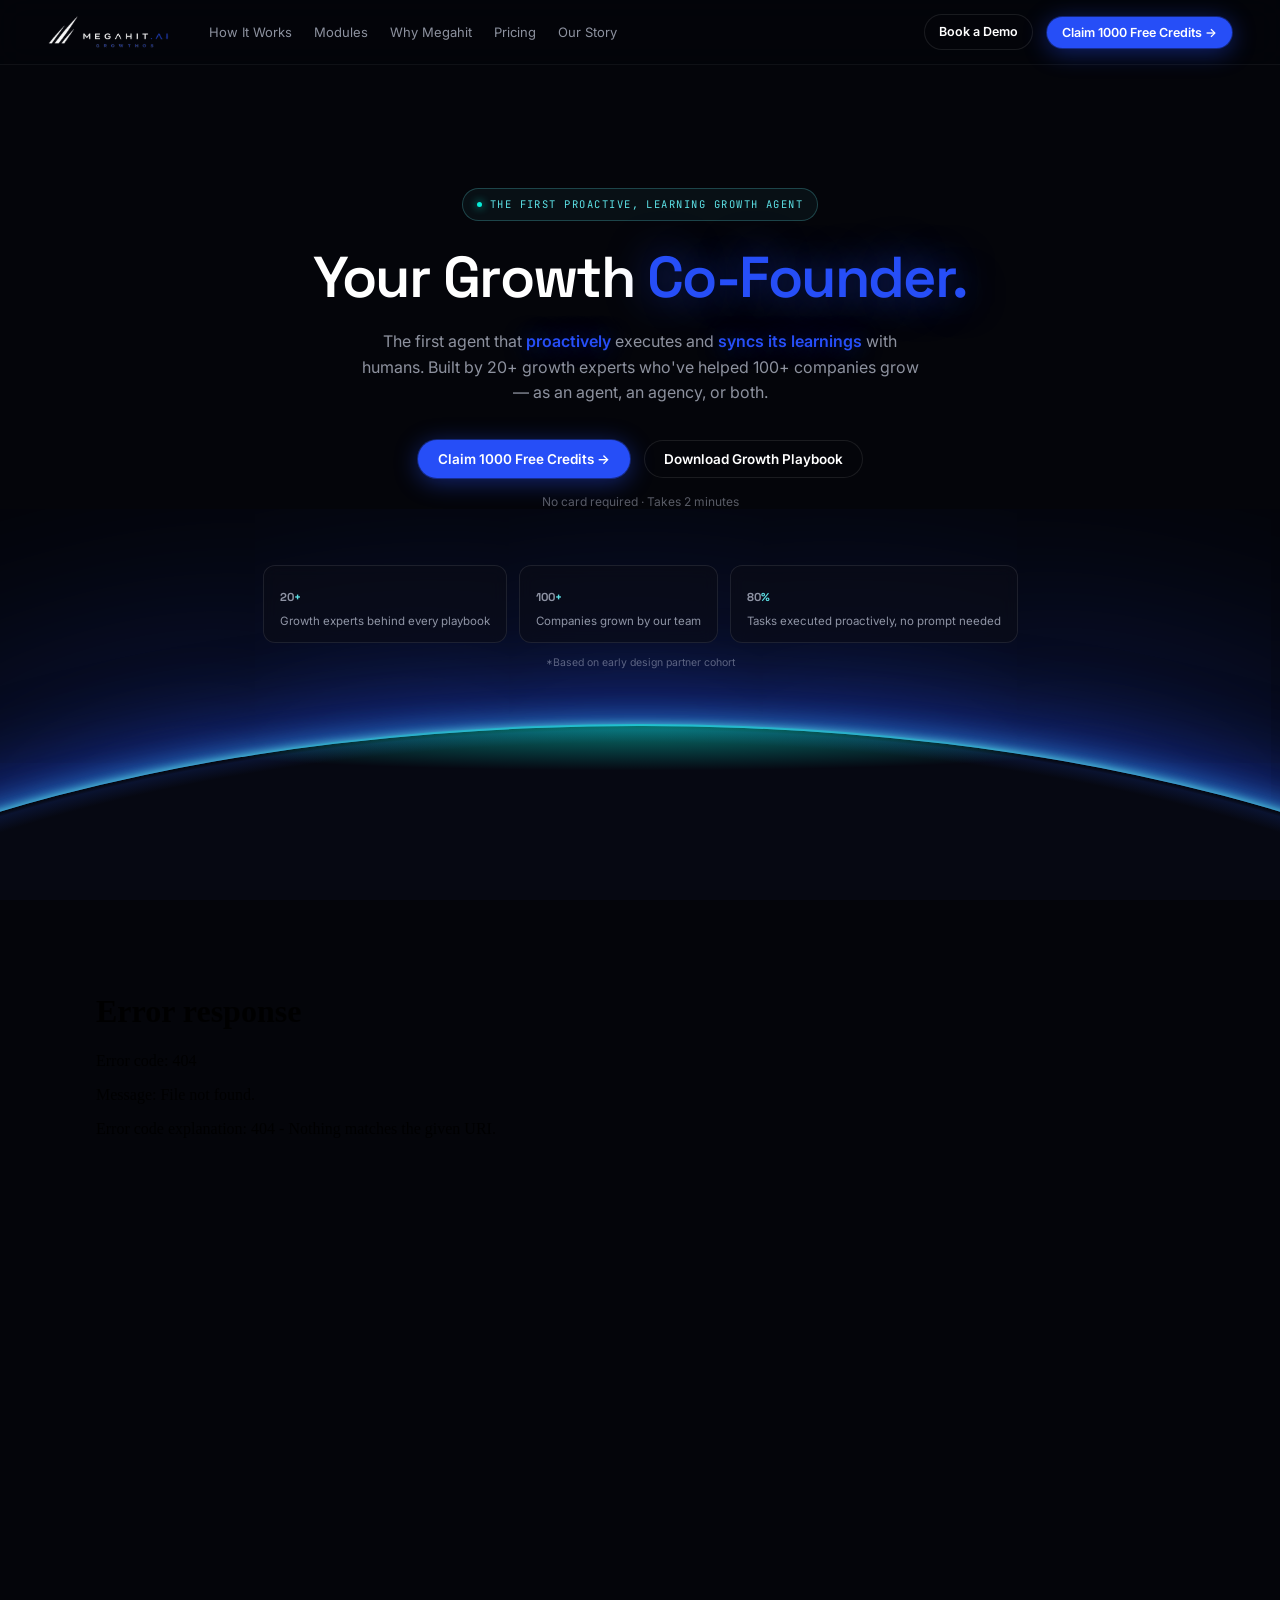
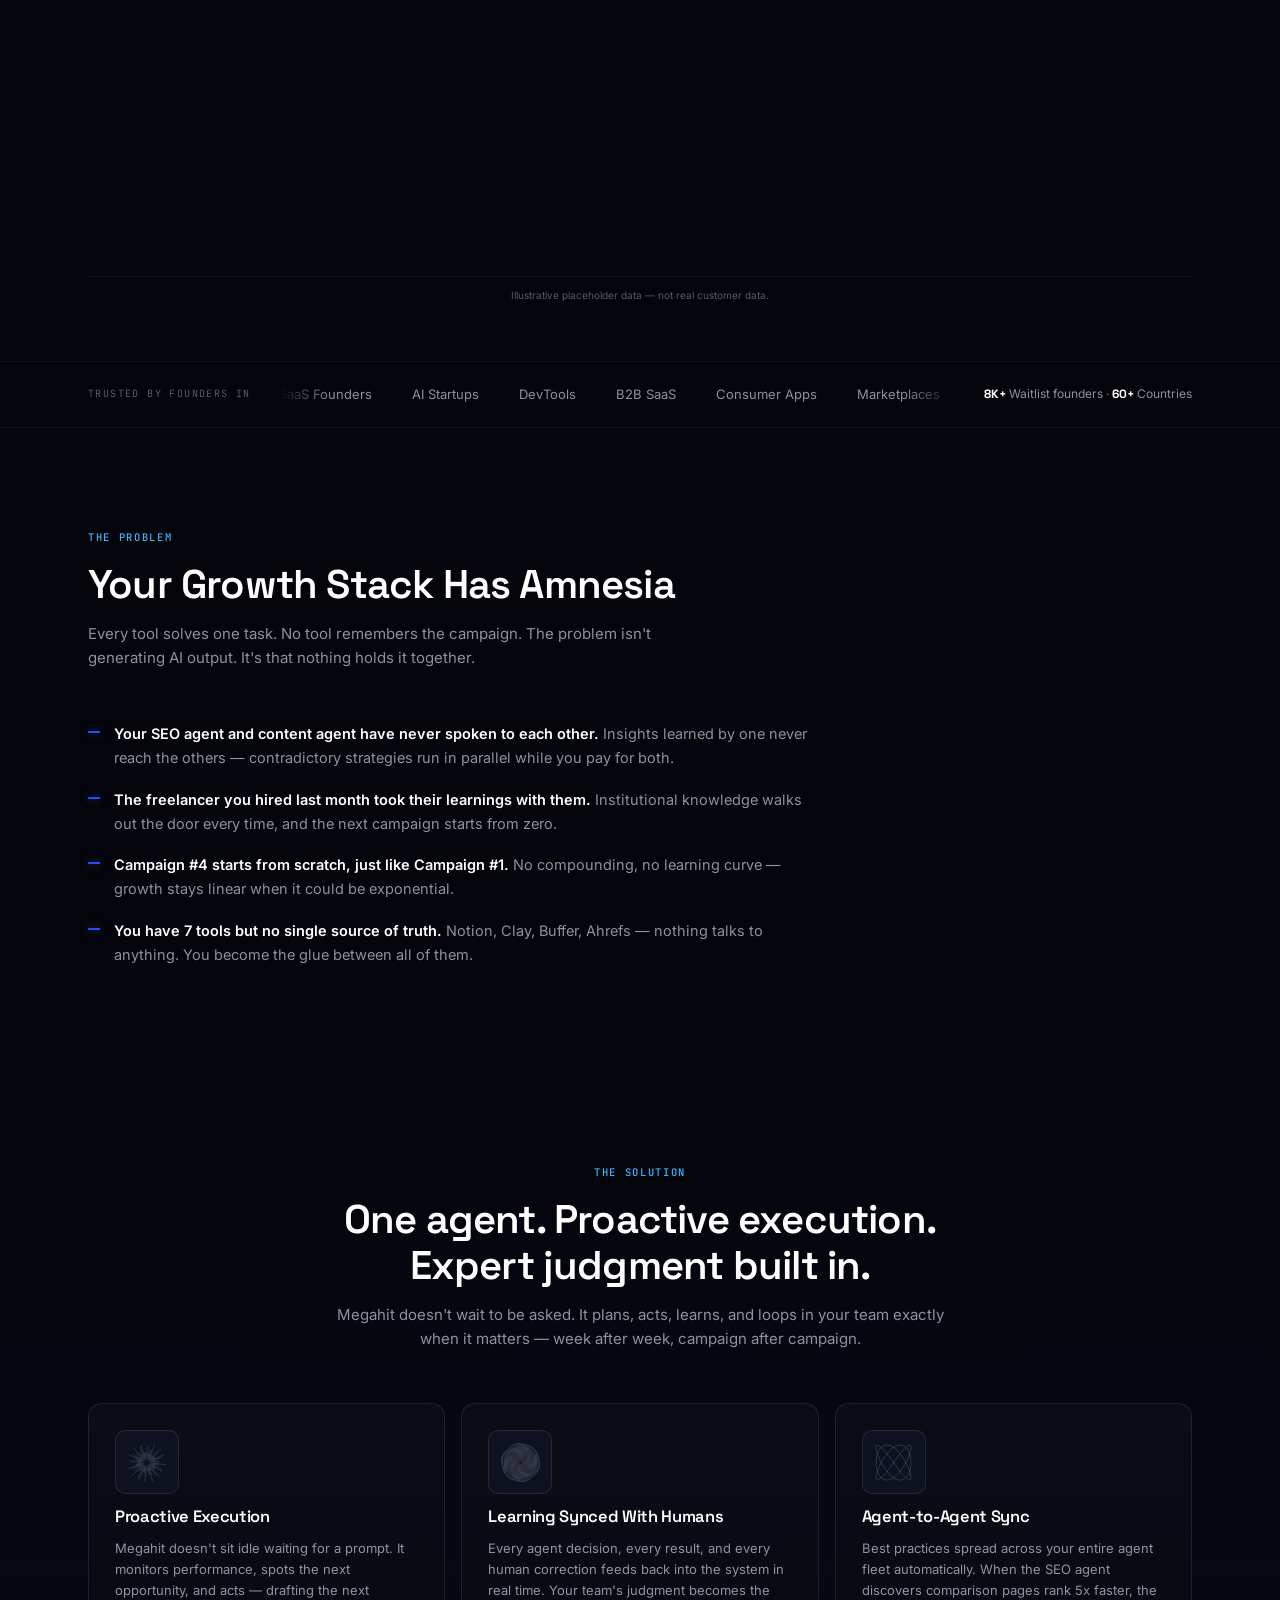
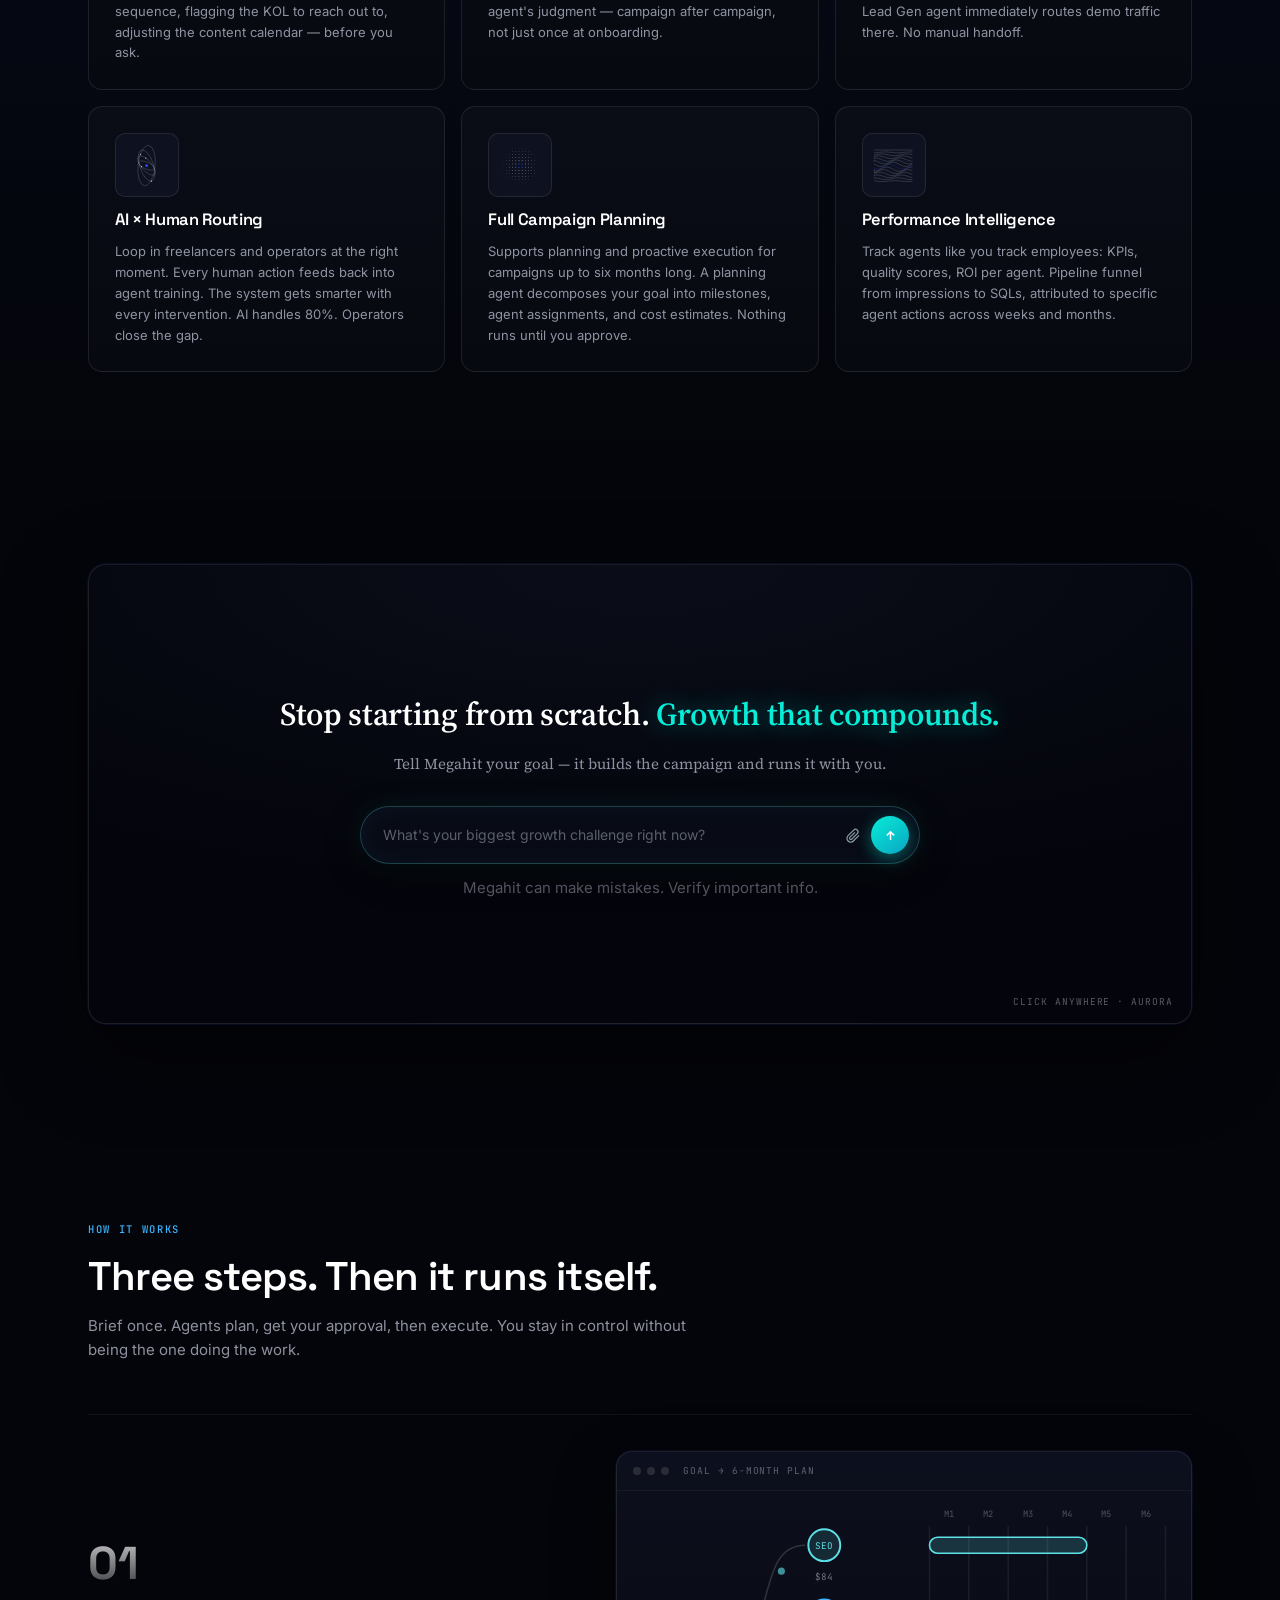
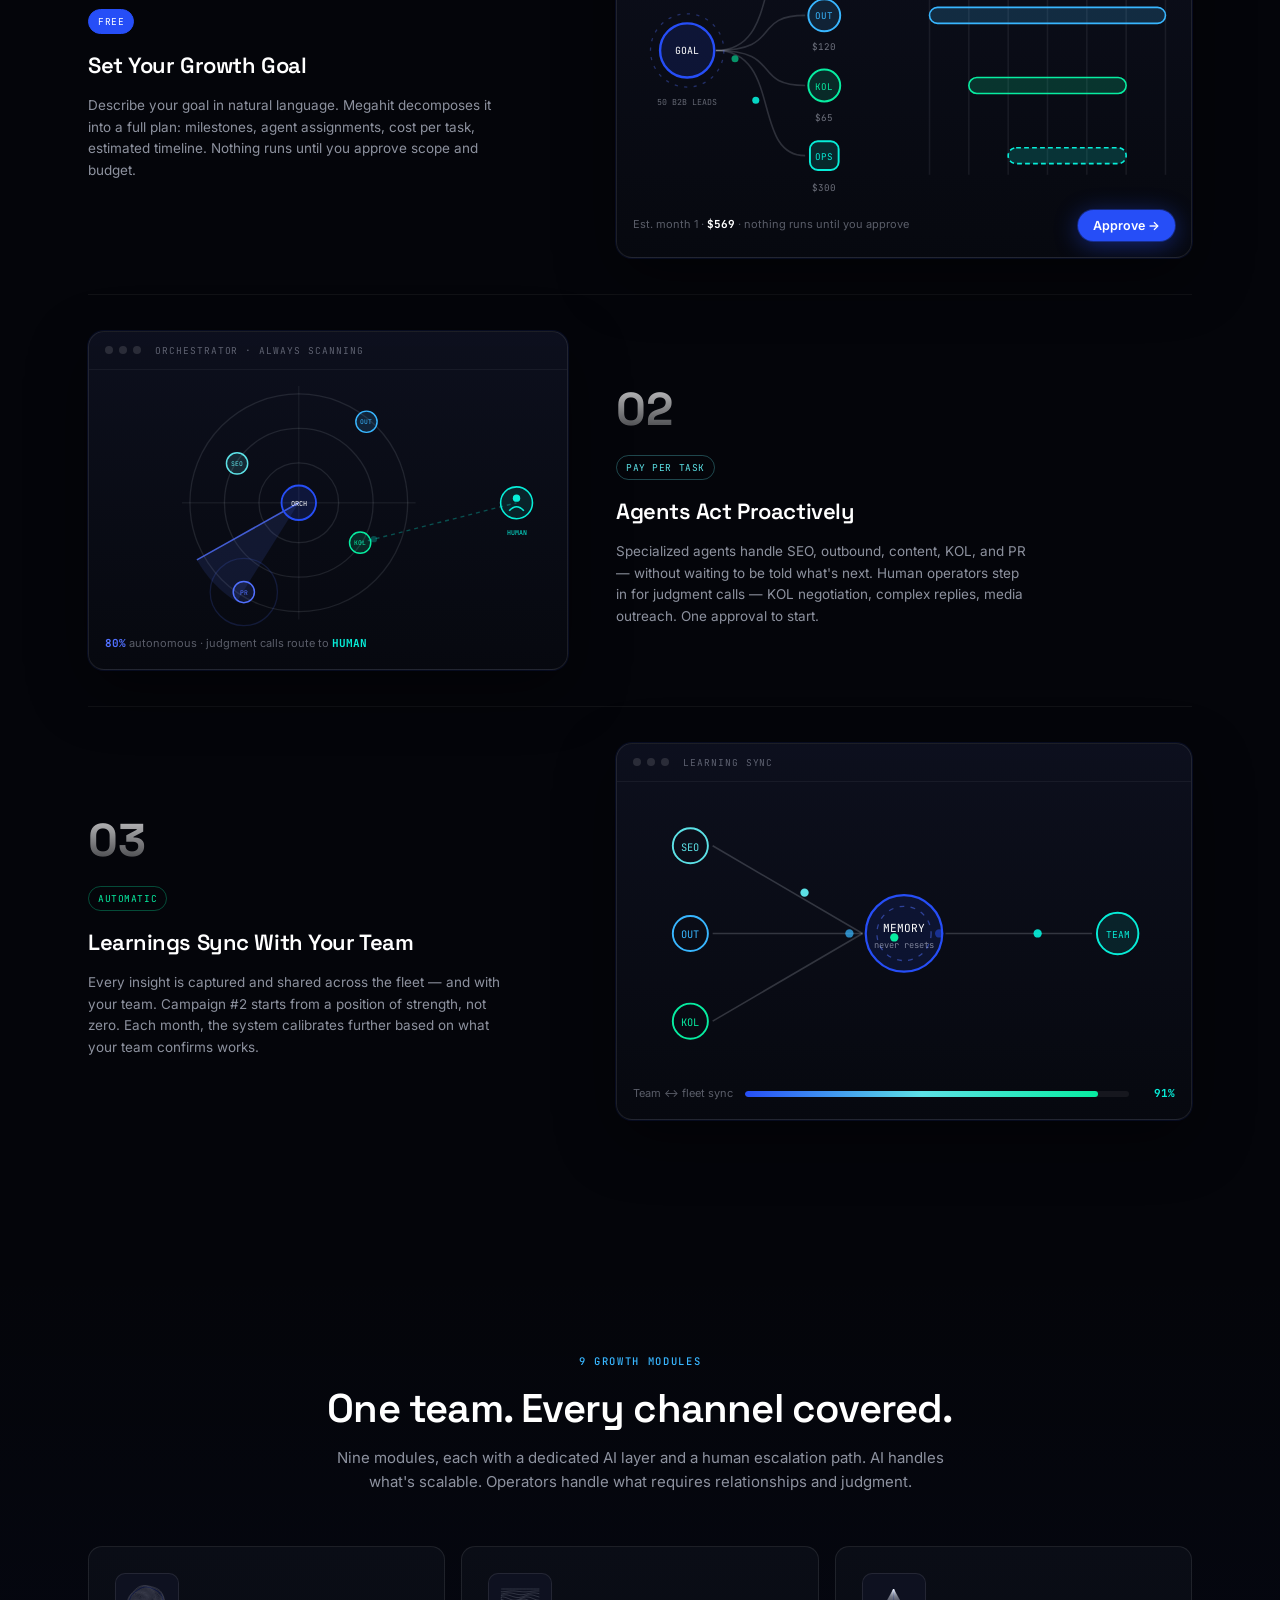
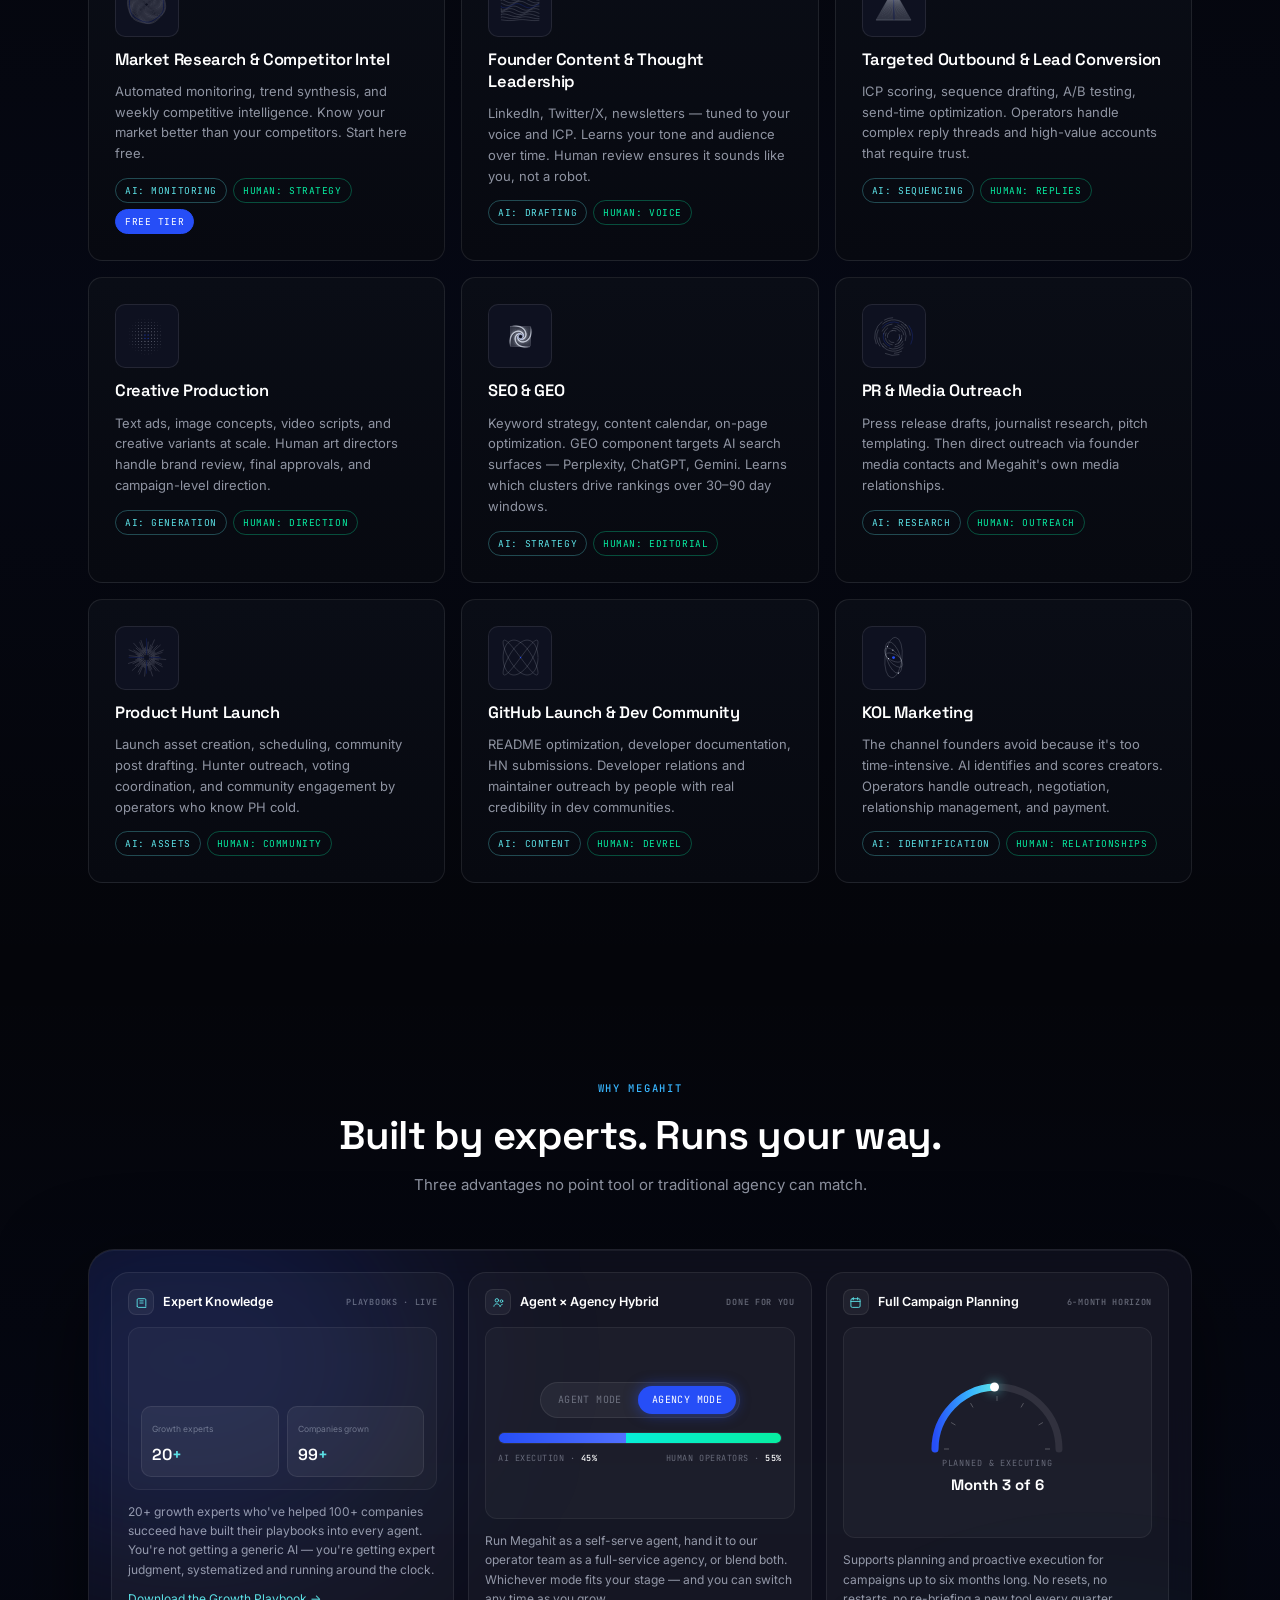
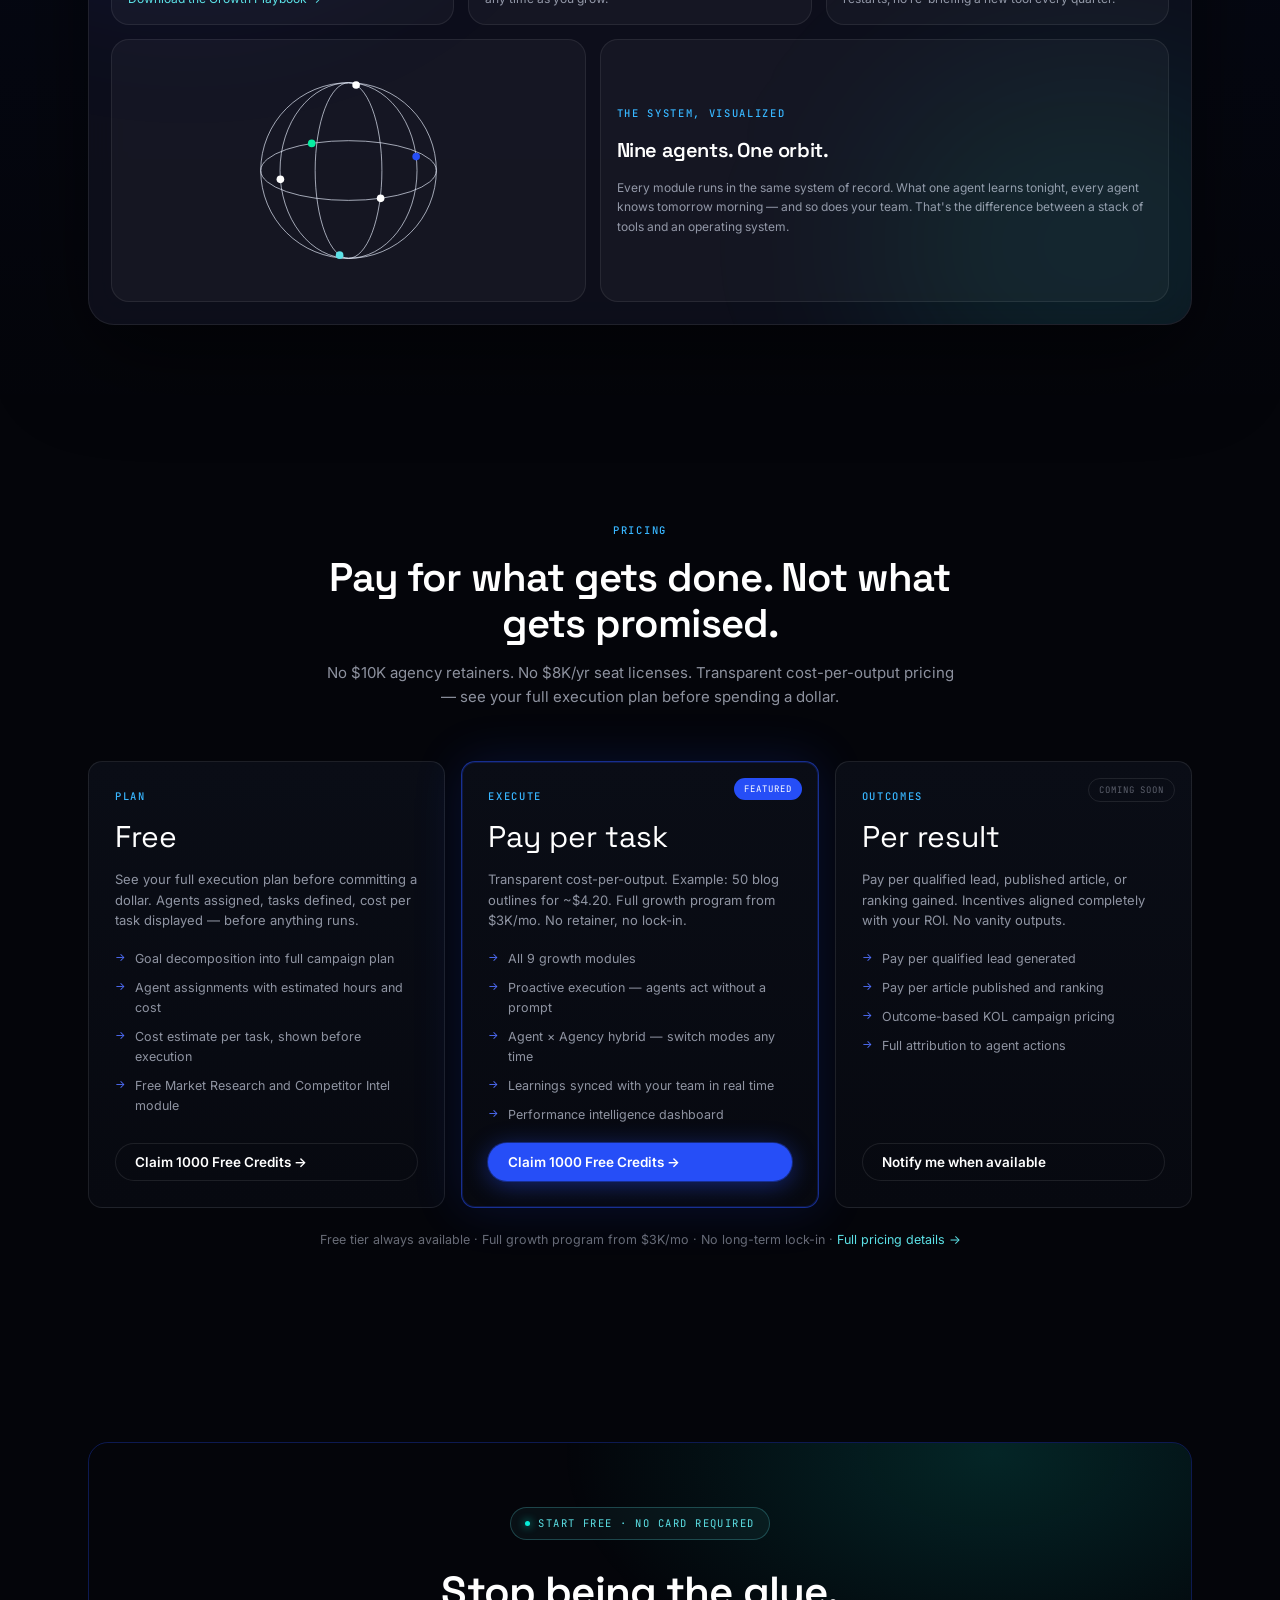
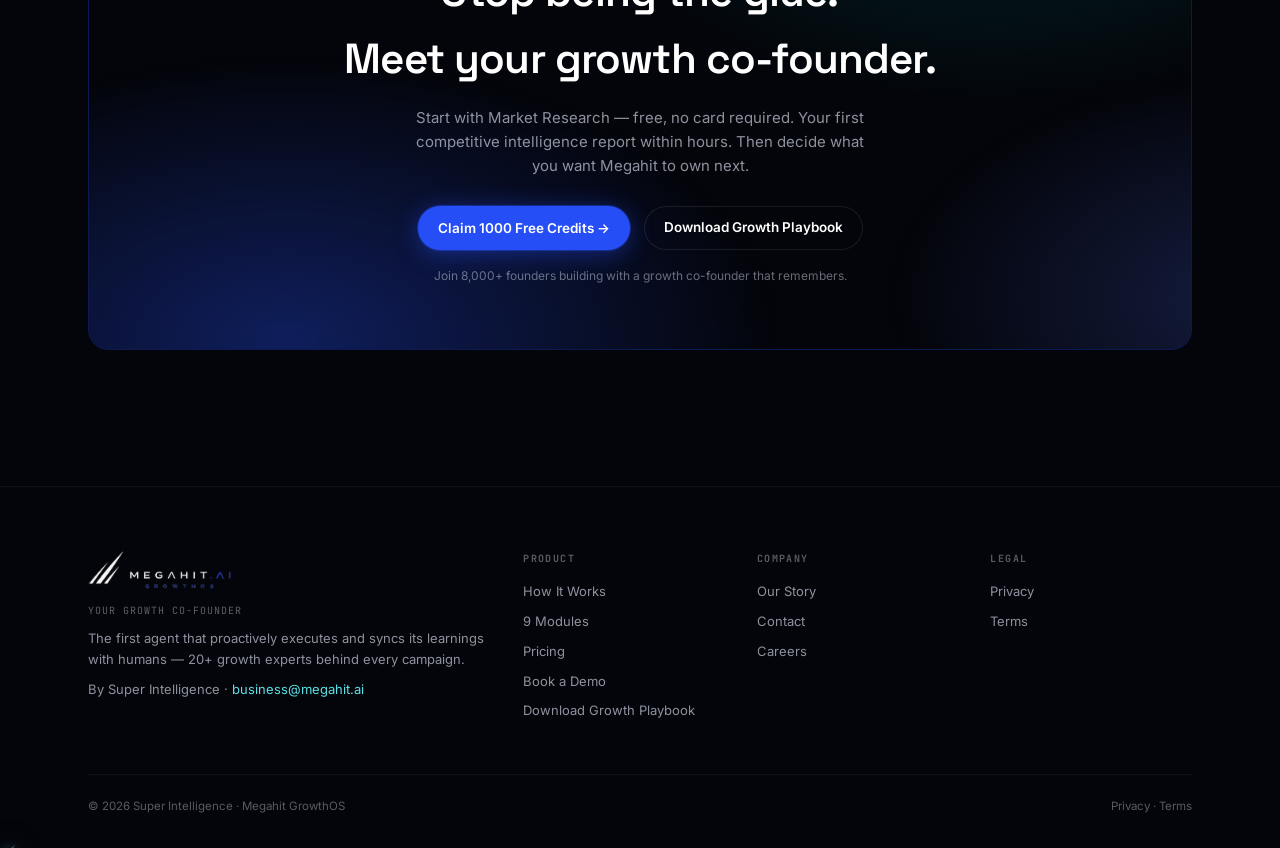
==== commit 5c3eabff: "feat(careers): publish agent systems role" ====
--- a/index.html
+++ b/index.html
@@ -420,7 +420,7 @@
         <h4>Company</h4>
         <a href="/about">Our Story</a>
         <a href="/contact">Contact</a>
-        <a href="/contact">Careers</a>
+        <a href="/careers">Careers</a>
       </div>
       <div>
         <h4>Legal</h4>
--- a/assets/style.css
+++ b/assets/style.css
@@ -559,6 +559,131 @@
 .page-hero h1 { font-size: clamp(32px, 4.6vw, 54px); line-height: 1.1; margin-top: 16px; }
 .page-hero .subhead { margin: 18px auto 0; max-width: 60ch; color: var(--muted); }
 
+/* ---------- careers ---------- */
+.careers-hero {
+  padding-bottom: 104px;
+  background:
+    radial-gradient(ellipse 65% 55% at 50% 110%, rgba(38,78,247,.22), transparent 72%),
+    var(--bg);
+}
+.careers-hero .wrap { position: relative; z-index: 2; }
+.careers-hero .subhead { max-width: 720px; font-size: 16px; }
+.careers-hero .hero-ctas { margin-top: 30px; }
+.careers-section { padding-top: 40px; scroll-margin-top: 80px; }
+.careers-wrap { max-width: 1120px; }
+.job-shell {
+  overflow: hidden;
+  border: 1px solid rgba(255,255,255,.1);
+  border-radius: 24px;
+  background: linear-gradient(180deg, rgba(14,17,32,.96), rgba(7,9,16,.98));
+  box-shadow: 0 30px 100px rgba(0,0,0,.42), 0 0 80px rgba(38,78,247,.07);
+}
+.job-heading {
+  display: flex; align-items: flex-end; justify-content: space-between; gap: 40px;
+  padding: 48px;
+  border-bottom: 1px solid var(--line);
+  background:
+    radial-gradient(80% 140% at 0% 100%, rgba(38,78,247,.18), transparent 66%),
+    radial-gradient(55% 100% at 100% 0%, rgba(7,237,216,.07), transparent 70%);
+}
+.job-heading-copy { max-width: 750px; }
+.job-status { display: flex; align-items: center; gap: 10px; margin-bottom: 18px; }
+.job-status > span:first-child {
+  font-family: var(--font-mono); font-size: 10px; letter-spacing: .14em; text-transform: uppercase;
+  color: var(--sky);
+}
+.hiring-badge {
+  display: inline-flex; align-items: center; gap: 7px;
+  padding: 5px 9px; border: 1px solid rgba(7,237,161,.28); border-radius: 999px;
+  background: rgba(7,237,161,.06); color: var(--mint);
+  font-family: var(--font-mono); font-size: 9px; letter-spacing: .08em; text-transform: uppercase;
+}
+.hiring-badge i {
+  width: 5px; height: 5px; border-radius: 50%; background: var(--mint);
+  box-shadow: 0 0 8px rgba(7,237,161,.9); animation: pulse 2.4s ease-in-out infinite;
+}
+.job-heading h2 { font-size: clamp(32px, 4vw, 48px); line-height: 1.08; }
+.job-lead { margin-top: 18px; color: var(--muted); font-size: 15.5px; max-width: 66ch; }
+.job-heading > .btn { flex-shrink: 0; }
+.job-meta-grid {
+  display: grid; grid-template-columns: repeat(4, 1fr);
+  margin: 0; border-bottom: 1px solid var(--line);
+}
+.job-meta { padding: 22px 28px; }
+.job-meta + .job-meta { border-left: 1px solid var(--line-soft); }
+.job-meta dt {
+  font-family: var(--font-mono); font-size: 9px; letter-spacing: .13em;
+  text-transform: uppercase; color: var(--faint);
+}
+.job-meta dd { margin-top: 5px; font-family: var(--font-head); font-size: 14px; color: var(--white); }
+.job-meta a { color: var(--cyan); }
+.job-meta a:hover { color: var(--white); }
+.job-layout { display: grid; grid-template-columns: 184px minmax(0, 1fr); gap: 64px; padding: 56px 48px 64px; }
+.job-toc-inner { position: sticky; top: 104px; }
+.job-toc nav { display: flex; flex-direction: column; margin-top: 16px; }
+.job-toc a {
+  padding: 8px 0 8px 14px; border-left: 1px solid var(--line);
+  color: var(--faint); font-size: 11.5px; line-height: 1.35;
+  transition: color .2s, border-color .2s;
+}
+.job-toc a:hover { color: var(--white); border-left-color: var(--cyan); }
+.job-body { max-width: 740px; min-width: 0; }
+.job-section { padding-bottom: 56px; scroll-margin-top: 110px; }
+.job-section + .job-section { padding-top: 56px; border-top: 1px solid var(--line-soft); }
+.job-section h2 { margin: 12px 0 22px; font-size: clamp(25px, 3vw, 34px); line-height: 1.18; }
+.job-section > p { margin-bottom: 16px; color: var(--muted); font-size: 14.5px; line-height: 1.75; }
+.job-section .section-intro { margin-bottom: 28px; }
+.job-problems { display: grid; gap: 14px; }
+.job-problem {
+  position: relative; overflow: hidden;
+  padding: 28px; border: 1px solid var(--line); border-radius: 16px;
+  background: rgba(255,255,255,.018);
+}
+.job-problem::before {
+  content: ''; position: absolute; top: 0; left: 0; right: 0; height: 1px;
+  background: linear-gradient(90deg, var(--blue), rgba(92,225,230,.55), transparent 75%);
+}
+.job-problem-head { display: flex; align-items: flex-start; gap: 16px; }
+.job-problem-number {
+  flex: 0 0 auto; display: grid; place-items: center; width: 36px; height: 36px;
+  border: 1px solid rgba(81,112,255,.3); border-radius: 10px; background: rgba(38,78,247,.1);
+  color: var(--indigo); font-family: var(--font-mono); font-size: 9.5px; letter-spacing: .08em;
+}
+.job-problem h3 { margin-top: 1px; font-size: 18px; }
+.job-problem .job-problem-tagline { margin-top: 2px; color: var(--faint); font-size: 12px; }
+.job-problem > p { margin-top: 18px; color: var(--muted); font-size: 13.5px; line-height: 1.7; }
+.job-problem .job-question {
+  margin-top: 20px; padding: 13px 15px; border-left: 2px solid var(--cyan);
+  background: rgba(92,225,230,.04); color: rgba(255,255,255,.9);
+  font-family: var(--font-head); font-size: 14px; line-height: 1.6;
+}
+.job-callout {
+  margin-top: 28px; padding: 22px 24px; border: 1px solid rgba(38,78,247,.35);
+  border-radius: 14px; background: var(--blue-soft); color: rgba(255,255,255,.9);
+  font-family: var(--font-head); font-size: 15px; line-height: 1.65;
+}
+.job-fit-grid { display: grid; gap: 14px; }
+.job-fit-card { padding: 26px; border: 1px solid var(--line); border-radius: 16px; background: rgba(255,255,255,.018); }
+.job-fit-card h3 { color: var(--teal); font-size: 17px; }
+.job-fit-card.rare h3 { color: var(--sky); }
+.job-fit-card.not-for h3 { color: rgba(255,255,255,.7); }
+.job-fit-card ul { list-style: none; margin-top: 18px; display: grid; gap: 12px; }
+.job-fit-card li { position: relative; padding-left: 20px; color: var(--muted); font-size: 13.5px; line-height: 1.65; }
+.job-fit-card li::before { content: '→'; position: absolute; left: 0; color: var(--indigo); }
+.job-fit-card.not-for li::before { color: var(--faint); }
+.hiring-process { list-style: none; display: grid; margin-top: 26px; }
+.hiring-process li { display: grid; grid-template-columns: 42px 1fr; gap: 18px; padding: 20px 0; border-top: 1px solid var(--line-soft); }
+.hiring-process li:last-child { border-bottom: 1px solid var(--line-soft); }
+.hiring-process span { font-family: var(--font-mono); font-size: 10px; letter-spacing: .08em; color: var(--indigo); padding-top: 2px; }
+.hiring-process p { color: var(--muted); font-size: 14px; line-height: 1.65; }
+.job-section.job-apply {
+  margin-top: 8px; padding: 38px; border: 1px solid rgba(38,78,247,.38); border-radius: 18px;
+  background:
+    radial-gradient(80% 120% at 0% 100%, rgba(38,78,247,.24), transparent 72%),
+    rgba(255,255,255,.018);
+}
+.job-apply .btn { margin-top: 10px; }
+
 /* Calendly */
 .calendly-inline-widget { border: 1px solid var(--line); border-radius: 16px; overflow: hidden; background: #fff; }
 
@@ -583,16 +708,36 @@
     display: flex; flex-direction: column; position: absolute; top: 100%; left: 0; right: 0;
     background: rgba(4,5,10,.97); padding: 20px 28px; border-bottom: 1px solid var(--line);
   }
+  .job-heading { align-items: flex-start; flex-direction: column; }
+  .job-meta-grid { grid-template-columns: 1fr 1fr; }
+  .job-meta:nth-child(3) { border-left: none; border-top: 1px solid var(--line-soft); }
+  .job-meta:nth-child(4) { border-top: 1px solid var(--line-soft); }
+  .job-layout { grid-template-columns: 1fr; gap: 0; }
+  .job-toc { display: none; }
+  .job-body { max-width: none; }
 }
 @media (max-width: 620px) {
   .grid-2, .grid-3, .grid-4 { grid-template-columns: 1fr; }
   .hero-ctas { flex-direction: column; align-items: center; }
   .section { padding: 64px 0; }
+  .careers-hero { padding-bottom: 76px; }
+  .careers-hero h1 br { display: none; }
+  .job-shell { border-radius: 18px; }
+  .job-heading { padding: 30px 24px; gap: 26px; }
+  .job-heading > .btn { width: 100%; justify-content: center; }
+  .job-meta-grid { grid-template-columns: 1fr; }
+  .job-meta + .job-meta { border-left: none; border-top: 1px solid var(--line-soft); }
+  .job-layout { padding: 38px 24px 44px; }
+  .job-section { padding-bottom: 42px; }
+  .job-section + .job-section { padding-top: 42px; }
+  .job-problem { padding: 22px 20px; }
+  .job-section.job-apply { padding: 28px 22px; }
+  .job-apply .btn { width: 100%; justify-content: center; }
 }
 /* ---------- reduced motion ---------- */
 @media (prefers-reduced-motion: reduce) {
   .reveal { opacity: 1; transform: none; transition: none; }
-  .marquee-track, .cta-band .glow, .eyebrow .pulse-dot { animation: none; }
+  .marquee-track, .cta-band .glow, .eyebrow .pulse-dot, .hiring-badge i { animation: none; }
   #cursor-trail, #cursor-logo { display: none; }
   body.custom-cursor, body.custom-cursor a, body.custom-cursor button { cursor: auto; }
 }
